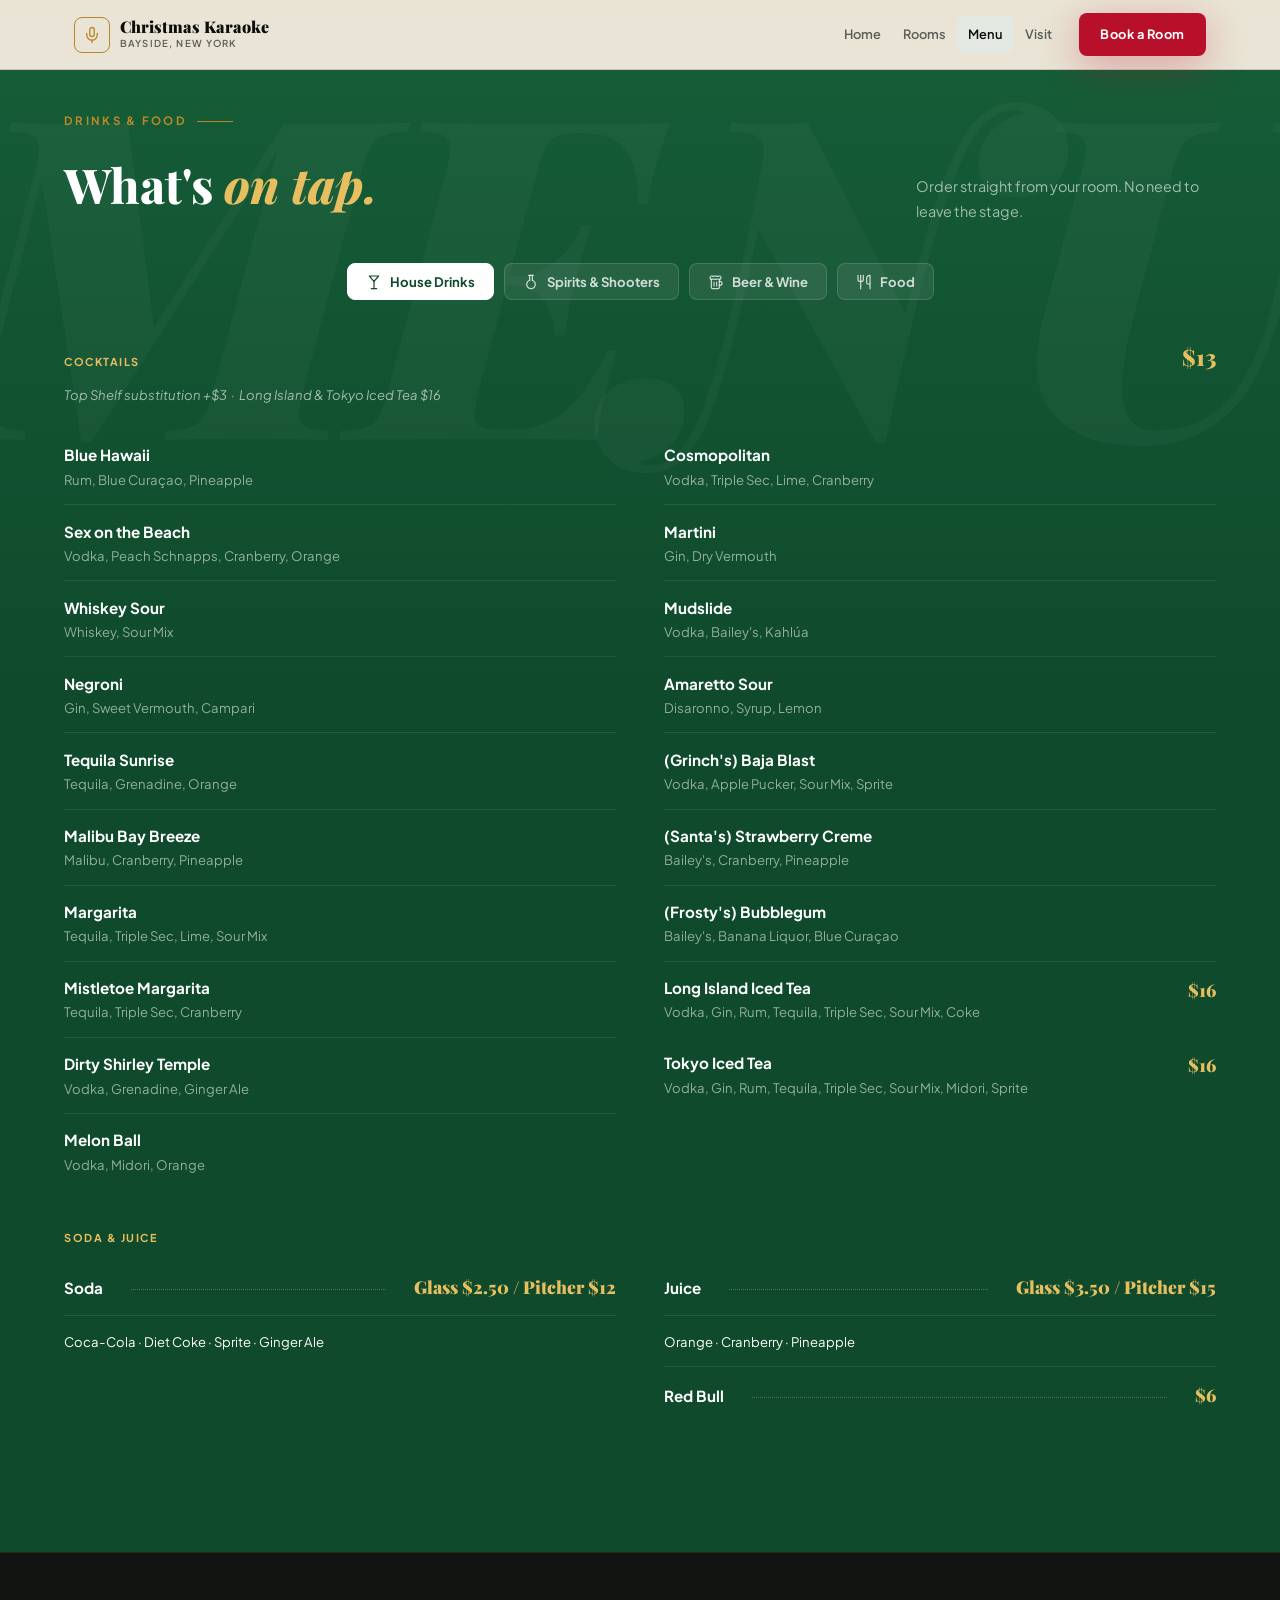
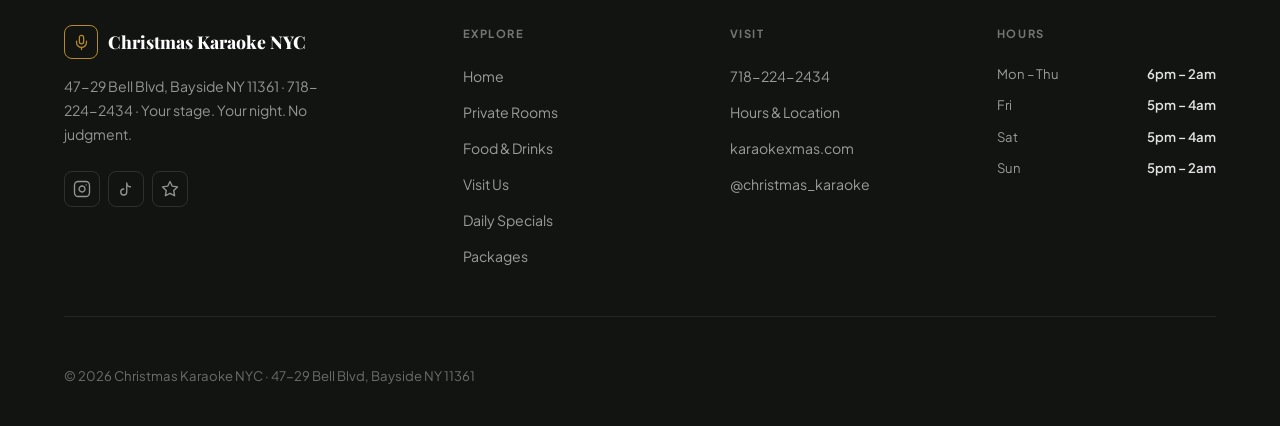
==== menu.html @ c5a05d28 "initial commit" ====
<!DOCTYPE html>
<html lang="en">
<head>
<meta charset="UTF-8">
<meta name="viewport" content="width=device-width, initial-scale=1.0">
<title>Menu | Christmas Karaoke NYC</title>
<meta name="description" content="Cocktails, spirits, beer, wine, soju, and food. Order straight from your private karaoke room at Christmas Karaoke NYC in Bayside, Queens.">
<link rel="canonical" href="https://www.karaokexmas.com/menu.html">
<link rel="icon" href="data:image/svg+xml,%3Csvg xmlns='http://www.w3.org/2000/svg' viewBox='0 0 24 24' fill='none' stroke='%23e8bf60' stroke-width='2.2' stroke-linecap='round' stroke-linejoin='round'%3E%3Crect x='9' y='2' width='6' height='12' rx='3'/%3E%3Cpath d='M19 10v2a7 7 0 0 1-14 0v-2'/%3E%3Cline x1='12' x2='12' y1='19' y2='22'/%3E%3C/svg%3E">
<link rel="preconnect" href="https://fonts.googleapis.com">
<link rel="preconnect" href="https://fonts.gstatic.com" crossorigin>
<link href="https://fonts.googleapis.com/css2?family=Plus+Jakarta+Sans:wght@400;500;600;700;800&family=Playfair+Display:ital,wght@0,800;0,900;1,900&display=swap" rel="stylesheet">
<link rel="stylesheet" href="styles.css">
</head>
<body class="no-hero">

<!-- NAV -->
<nav id="nav">
  <div class="nav-inner">
    <a href="index.html" class="nav-logo">
      <div class="nav-logo-icon"><svg viewBox="0 0 24 24" fill="none" stroke="currentColor" stroke-width="1.8" stroke-linecap="round" stroke-linejoin="round"><rect x="9" y="2" width="6" height="12" rx="3"/><path d="M19 10v2a7 7 0 0 1-14 0v-2"/><line x1="12" x2="12" y1="19" y2="22"/></svg></div>
      <div><span class="nav-logo-top">Christmas Karaoke</span><span class="nav-logo-sub">Bayside, New York</span></div>
    </a>
    <ul class="nav-links">
      <li><a href="index.html">Home</a></li>
      <li><a href="rooms.html">Rooms</a></li>
      <li><a href="menu.html" class="active">Menu</a></li>
      <li><a href="visit.html">Visit</a></li>
    </ul>
    <div class="nav-book"><a href="index.html#booking" class="btn btn-red">Book a Room</a></div>
    <button class="nav-burger" onclick="toggleNav()" aria-label="Menu" aria-expanded="false"><span></span><span></span><span></span></button>
  </div>
</nav>
<div class="nav-drawer" id="nav-drawer">
  <a href="index.html" onclick="closeNav()">Home</a>
  <a href="rooms.html" onclick="closeNav()">Rooms</a>
  <a href="menu.html" onclick="closeNav()">Menu</a>
  <a href="visit.html" onclick="closeNav()">Visit</a>
  <a href="index.html#booking" onclick="closeNav()" class="drawer-book">Book a Room →</a>
</div>

<!-- MENU -->
<section id="menu">
  <div class="menu-header">
    <div>
      <p class="section-eyebrow reveal">Drinks & Food</p>
      <h2 class="menu-h2 reveal d1">What's <em>on tap.</em></h2>
    </div>
    <p class="menu-sub reveal d2">Order straight from your room. No need to leave the stage.</p>
  </div>
  <div class="menu-tabs reveal">
    <button class="menu-tab-btn active" onclick="switchMenu('cocktails',this)"><svg viewBox="0 0 24 24" fill="none" stroke="currentColor" stroke-width="1.8" stroke-linecap="round" stroke-linejoin="round"><path d="M8 22h8"/><path d="M12 11v11"/><path d="M19 3H5l7 8z"/></svg>House Drinks</button>
    <button class="menu-tab-btn" onclick="switchMenu('spirits',this)"><svg viewBox="0 0 24 24" fill="none" stroke="currentColor" stroke-width="1.8" stroke-linecap="round" stroke-linejoin="round"><path d="M10 2v7.31"/><path d="M14 9.3V1.99"/><path d="M8.5 2h7"/><path d="M14 9.3a6.5 6.5 0 1 1-4 0"/></svg>Spirits & Shooters</button>
    <button class="menu-tab-btn" onclick="switchMenu('beer',this)"><svg viewBox="0 0 24 24" fill="none" stroke="currentColor" stroke-width="1.8" stroke-linecap="round" stroke-linejoin="round"><path d="M17 11h1a3 3 0 0 1 0 6h-1"/><path d="M9 12v6"/><path d="M13 12v6"/><path d="M14 7.5c-1 0-1.44.5-3 .5s-2-.5-3-.5-1.72.5-2.5.5a2.5 2.5 0 0 1 0-5c.78 0 1.57.5 2.5.5C9.44 3.5 10 3 11 3s1.56.5 3 .5 2.5-.5 3-.5a2.5 2.5 0 0 1 0 5c-.78 0-1.5-.5-3-.5Z"/><path d="M5 8v12a2 2 0 0 0 2 2h8a2 2 0 0 0 2-2V8"/></svg>Beer & Wine</button>
    <button class="menu-tab-btn" onclick="switchMenu('food',this)"><svg viewBox="0 0 24 24" fill="none" stroke="currentColor" stroke-width="1.8" stroke-linecap="round" stroke-linejoin="round"><path d="M3 2v7c0 1.1.9 2 2 2h4a2 2 0 0 0 2-2V2"/><path d="M7 2v20"/><path d="M21 15V2a5 5 0 0 0-5 5v6c0 1.1.9 2 2 2h3z"/><path d="M21 15v7"/></svg>Food</button>
  </div>

  <!-- HOUSE COCKTAILS -->
  <div class="menu-panel active" id="mp-cocktails">
    <div style="display:flex;align-items:baseline;justify-content:space-between;margin-bottom:0.5rem;">
      <span class="menu-cat" style="margin:0;">Cocktails</span>
      <span style="font-family:var(--font-display);font-size:1.4rem;font-weight:900;color:var(--gold-bright);">$13</span>
    </div>
    <p class="menu-note">Top Shelf substitution +$3 &nbsp;·&nbsp; Long Island & Tokyo Iced Tea $16</p>
    <div class="menu-2col">
      <div class="menu-col">
        <ul class="menu-list">
          <li class="menu-row"><div><div class="menu-row-name">Blue Hawaii</div><span class="menu-row-ing">Rum, Blue Curaçao, Pineapple</span></div></li>
          <li class="menu-row"><div><div class="menu-row-name">Sex on the Beach</div><span class="menu-row-ing">Vodka, Peach Schnapps, Cranberry, Orange</span></div></li>
          <li class="menu-row"><div><div class="menu-row-name">Whiskey Sour</div><span class="menu-row-ing">Whiskey, Sour Mix</span></div></li>
          <li class="menu-row"><div><div class="menu-row-name">Negroni</div><span class="menu-row-ing">Gin, Sweet Vermouth, Campari</span></div></li>
          <li class="menu-row"><div><div class="menu-row-name">Tequila Sunrise</div><span class="menu-row-ing">Tequila, Grenadine, Orange</span></div></li>
          <li class="menu-row"><div><div class="menu-row-name">Malibu Bay Breeze</div><span class="menu-row-ing">Malibu, Cranberry, Pineapple</span></div></li>
          <li class="menu-row"><div><div class="menu-row-name">Margarita</div><span class="menu-row-ing">Tequila, Triple Sec, Lime, Sour Mix</span></div></li>
          <li class="menu-row"><div><div class="menu-row-name">Mistletoe Margarita</div><span class="menu-row-ing">Tequila, Triple Sec, Cranberry</span></div></li>
          <li class="menu-row"><div><div class="menu-row-name">Dirty Shirley Temple</div><span class="menu-row-ing">Vodka, Grenadine, Ginger Ale</span></div></li>
          <li class="menu-row"><div><div class="menu-row-name">Melon Ball</div><span class="menu-row-ing">Vodka, Midori, Orange</span></div></li>
        </ul>
      </div>
      <div class="menu-col">
        <ul class="menu-list">
          <li class="menu-row"><div><div class="menu-row-name">Cosmopolitan</div><span class="menu-row-ing">Vodka, Triple Sec, Lime, Cranberry</span></div></li>
          <li class="menu-row"><div><div class="menu-row-name">Martini</div><span class="menu-row-ing">Gin, Dry Vermouth</span></div></li>
          <li class="menu-row"><div><div class="menu-row-name">Mudslide</div><span class="menu-row-ing">Vodka, Bailey's, Kahlúa</span></div></li>
          <li class="menu-row"><div><div class="menu-row-name">Amaretto Sour</div><span class="menu-row-ing">Disaronno, Syrup, Lemon</span></div></li>
          <li class="menu-row"><div><div class="menu-row-name">(Grinch's) Baja Blast</div><span class="menu-row-ing">Vodka, Apple Pucker, Sour Mix, Sprite</span></div></li>
          <li class="menu-row"><div><div class="menu-row-name">(Santa's) Strawberry Creme</div><span class="menu-row-ing">Bailey's, Cranberry, Pineapple</span></div></li>
          <li class="menu-row"><div><div class="menu-row-name">(Frosty's) Bubblegum</div><span class="menu-row-ing">Bailey's, Banana Liquor, Blue Curaçao</span></div></li>
          <li class="menu-row" style="border-bottom:none;"><div style="display:flex;justify-content:space-between;align-items:flex-start;width:100%;"><div><div class="menu-row-name">Long Island Iced Tea</div><span class="menu-row-ing">Vodka, Gin, Rum, Tequila, Triple Sec, Sour Mix, Coke</span></div><span style="font-family:var(--font-display);font-size:1.1rem;font-weight:900;color:var(--gold-bright);margin-left:1rem;flex-shrink:0;">$16</span></div></li>
          <li class="menu-row" style="border-bottom:none;"><div style="display:flex;justify-content:space-between;align-items:flex-start;width:100%;"><div><div class="menu-row-name">Tokyo Iced Tea</div><span class="menu-row-ing">Vodka, Gin, Rum, Tequila, Triple Sec, Sour Mix, Midori, Sprite</span></div><span style="font-family:var(--font-display);font-size:1.1rem;font-weight:900;color:var(--gold-bright);margin-left:1rem;flex-shrink:0;">$16</span></div></li>
        </ul>
      </div>
    </div>
    <div style="margin-top:2.5rem;">
      <span class="menu-cat">Soda & Juice</span>
      <div style="display:grid;grid-template-columns:1fr 1fr;gap:0 3rem;">
        <ul class="menu-list">
          <li class="menu-row"><div class="menu-row-name">Soda</div><div class="menu-row-dots"></div><div class="menu-row-price">Glass $2.50 / Pitcher $12</div></li>
          <li class="menu-row"><div><div class="menu-row-name" style="font-weight:400;font-size:0.82rem;">Coca-Cola · Diet Coke · Sprite · Ginger Ale</div></div></li>
        </ul>
        <ul class="menu-list">
          <li class="menu-row"><div class="menu-row-name">Juice</div><div class="menu-row-dots"></div><div class="menu-row-price">Glass $3.50 / Pitcher $15</div></li>
          <li class="menu-row"><div><div class="menu-row-name" style="font-weight:400;font-size:0.82rem;">Orange · Cranberry · Pineapple</div></div></li>
          <li class="menu-row"><div class="menu-row-name">Red Bull</div><div class="menu-row-dots"></div><div class="menu-row-price">$6</div></li>
        </ul>
      </div>
    </div>
  </div>

  <!-- SPIRITS & SHOOTERS -->
  <div class="menu-panel" id="mp-spirits">
    <span class="menu-cat">Top Shelf</span>
    <table class="spirits-table">
      <thead><tr><th>Spirit</th><th>Mix</th><th>Rock/Neat</th><th>Shot</th></tr></thead>
      <tbody>
        <tr><td>Casamigos</td><td>16</td><td>16</td><td>13</td></tr>
        <tr><td>Tito's</td><td>15</td><td>14</td><td>11</td></tr>
        <tr><td>Hennessy</td><td>14</td><td>13</td><td>11</td></tr>
        <tr><td>Jack Daniel's</td><td>14</td><td>13</td><td>10</td></tr>
        <tr><td>Jameson</td><td>14</td><td>13</td><td>10</td></tr>
        <tr><td>Malibu</td><td>13</td><td>12</td><td>10</td></tr>
        <tr><td>Absolut</td><td>13</td><td>12</td><td>10</td></tr>
        <tr><td>Bacardi</td><td>12</td><td>12</td><td>10</td></tr>
        <tr><td>Bombay Sapphire</td><td>12</td><td>12</td><td>10</td></tr>
        <tr><td>Captain Morgan</td><td>12</td><td>12</td><td>10</td></tr>
        <tr><td>Tanqueray</td><td>12</td><td>12</td><td>10</td></tr>
      </tbody>
    </table>
    <span class="menu-cat">House Liquor</span>
    <table class="spirits-table">
      <thead><tr><th>Spirit</th><th>Mix</th><th>Rock/Neat</th><th>Shot</th></tr></thead>
      <tbody>
        <tr><td>Tequila · Vodka · Whiskey · Rum · Gin</td><td>11</td><td>10</td><td>8</td></tr>
      </tbody>
    </table>
    <span class="menu-cat">Soju — $15</span>
    <ul class="menu-list" style="display:grid;grid-template-columns:1fr 1fr;gap:0 3rem;">
      <li class="menu-row"><div class="menu-row-name">Charm 참</div></li>
      <li class="menu-row"><div class="menu-row-name">Chamisul Fresh 참이슬</div></li>
      <li class="menu-row"><div class="menu-row-name">Jinro Is Back 진로 이즈 백</div></li>
      <li class="menu-row"><div class="menu-row-name">Grape 포도</div></li>
      <li class="menu-row"><div class="menu-row-name">Peach 복숭아</div></li>
      <li class="menu-row"><div class="menu-row-name">Strawberry 딸기</div></li>
    </ul>
    <span class="menu-cat">Mocktails — $6</span>
    <ul class="menu-list" style="display:grid;grid-template-columns:1fr 1fr 1fr;gap:0 3rem;">
      <li class="menu-row"><div class="menu-row-name">Lemonade</div></li>
      <li class="menu-row"><div class="menu-row-name">Shirley Temple</div></li>
      <li class="menu-row"><div class="menu-row-name">Sunrise</div></li>
    </ul>
    <div style="display:flex;align-items:baseline;justify-content:space-between;margin:2.5rem 0 0.25rem;">
      <span class="menu-cat" style="margin:0;">Shooters</span>
      <span style="font-family:var(--font-display);font-size:1.4rem;font-weight:900;color:var(--gold-bright);">$10</span>
    </div>
    <div class="menu-2col" style="margin-bottom:1.5rem;">
      <ul class="menu-list">
        <li class="menu-row"><div><div class="menu-row-name">Green Tea</div><span class="menu-row-ing">Whiskey, Peach Schnapps, Sour Mix</span></div></li>
        <li class="menu-row"><div><div class="menu-row-name">Lemon Drop</div><span class="menu-row-ing">Lemon, Syrup, Vodka</span></div></li>
        <li class="menu-row"><div><div class="menu-row-name">Kamikaze</div><span class="menu-row-ing">Vodka, Triple Sec, Lime</span></div></li>
        <li class="menu-row"><div><div class="menu-row-name">Jolly Rancher</div><span class="menu-row-ing">Peach, Midori, Cranberry</span></div></li>
      </ul>
      <ul class="menu-list">
        <li class="menu-row"><div><div class="menu-row-name">Orgasm</div><span class="menu-row-ing">Bailey's, Kahlúa</span></div></li>
        <li class="menu-row"><div><div class="menu-row-name">Screaming Orgasm</div><span class="menu-row-ing">Vodka, Bailey's, Kahlúa</span></div></li>
        <li class="menu-row"><div><div class="menu-row-name">Woo Woo</div><span class="menu-row-ing">Vodka, Peach Schnapps, Cranberry</span></div></li>
        <li class="menu-row"><div><div class="menu-row-name">Tootsie Roll</div><span class="menu-row-ing">Orange, Kahlúa</span></div></li>
      </ul>
    </div>
    <ul class="menu-list" style="border-top:1px solid rgba(255,255,255,0.08);">
      <li class="menu-row"><div class="menu-row-name">Jagerbomb</div><span style="font-size:0.78rem;color:rgba(255,255,255,0.55);display:block;">Jägermeister, Red Bull</span><div class="menu-row-dots"></div><div class="menu-row-price">$12</div></li>
    </ul>
  </div>

  <!-- BEER & WINE -->
  <div class="menu-panel" id="mp-beer">
    <span class="menu-cat">Draft & Bottled Beer</span>
    <div class="beer-grid">
      <ul class="menu-list">
        <li class="menu-row"><div class="menu-row-name">Bud Light</div><div class="menu-row-dots"></div><div class="menu-row-price">$7</div></li>
        <li class="menu-row"><div class="menu-row-name">Budweiser</div><div class="menu-row-dots"></div><div class="menu-row-price">$7</div></li>
        <li class="menu-row"><div class="menu-row-name">Coors Light</div><div class="menu-row-dots"></div><div class="menu-row-price">$7</div></li>
        <li class="menu-row"><div class="menu-row-name">Angry Orchard</div><div class="menu-row-dots"></div><div class="menu-row-price">$8</div></li>
      </ul>
      <ul class="menu-list">
        <li class="menu-row"><div class="menu-row-name">Blue Moon</div><div class="menu-row-dots"></div><div class="menu-row-price">$8</div></li>
        <li class="menu-row"><div class="menu-row-name">Corona</div><div class="menu-row-dots"></div><div class="menu-row-price">$8</div></li>
        <li class="menu-row"><div class="menu-row-name">Heineken</div><div class="menu-row-dots"></div><div class="menu-row-price">$8</div></li>
        <li class="menu-row"><div class="menu-row-name">IPA</div><div class="menu-row-dots"></div><div class="menu-row-price">$8</div></li>
      </ul>
      <ul class="menu-list">
        <li class="menu-row"><div class="menu-row-name">Stella Artois</div><div class="menu-row-dots"></div><div class="menu-row-price">$8</div></li>
        <li class="menu-row"><div class="menu-row-name">Terra</div><div class="menu-row-dots"></div><div class="menu-row-price">$8</div></li>
        <li class="menu-row"><div class="menu-row-name">White Claw Black Cherry</div><div class="menu-row-dots"></div><div class="menu-row-price">$8</div></li>
        <li class="menu-row"><div class="menu-row-name">White Claw Mango</div><div class="menu-row-dots"></div><div class="menu-row-price">$8</div></li>
      </ul>
    </div>
    <span class="menu-cat" style="margin-top:2.5rem;">Wine — Bottle $45</span>
    <div style="display:grid;grid-template-columns:1fr 1fr;gap:0 3rem;">
      <ul class="menu-list">
        <li class="menu-row"><div><div class="menu-row-name">Red Wine</div><span class="menu-row-ing">Merlot · Pinot Noir</span></div></li>
      </ul>
      <ul class="menu-list">
        <li class="menu-row"><div><div class="menu-row-name">White Wine</div><span class="menu-row-ing">Pinot Grigio · Sauvignon Blanc</span></div></li>
      </ul>
    </div>
  </div>

  <!-- FOOD -->
  <div class="menu-panel" id="mp-food">
    <div class="food-grid">
      <div>
        <span class="menu-cat">Appetizers</span>
        <ul class="menu-list">
          <li class="menu-row"><div class="menu-row-name">Sweet Chili Potstickers</div><div class="menu-row-dots"></div><div class="menu-row-price">$9.95</div></li>
          <li class="menu-row"><div class="menu-row-name">Snowing French Fries</div><div class="menu-row-dots"></div><div class="menu-row-price">$8.95</div></li>
          <li class="menu-row"><div class="menu-row-name">Seasoned French Fries</div><div class="menu-row-dots"></div><div class="menu-row-price">$8.95</div></li>
          <li class="menu-row"><div class="menu-row-name">Classic French Fries</div><div class="menu-row-dots"></div><div class="menu-row-price">$7.95</div></li>
          <li class="menu-row"><div class="menu-row-name">Sweet Potato French Fries</div><div class="menu-row-dots"></div><div class="menu-row-price">$7.95</div></li>
          <li class="menu-row"><div class="menu-row-name">Edamame</div><div class="menu-row-dots"></div><div class="menu-row-price">$7.95</div></li>
        </ul>
        <span class="menu-cat" style="margin-top:2rem;">마른안주 / Dried Seafood</span>
        <ul class="menu-list">
          <li class="menu-row"><div><div class="menu-row-name">마른 오징어 & 땅콩</div><span class="menu-row-ing">Grilled Squid and Peanuts</span></div><div class="menu-row-dots"></div><div class="menu-row-price">$29.95</div></li>
          <li class="menu-row"><div><div class="menu-row-name">쥐포구이</div><span class="menu-row-ing">Grilled Fish Jerky</span></div><div class="menu-row-dots"></div><div class="menu-row-price">$25.95</div></li>
        </ul>
      </div>
      <div>
        <span class="menu-cat">Chicken</span>
        <ul class="menu-list">
          <li class="menu-row" style="align-items:flex-start;">
            <div style="flex:1;"><div class="menu-row-name">Chicken Poppers</div></div>
            <div class="chicken-sizes">
              <div class="chicken-size"><span class="chicken-size-label">Sm</span><span>$19.95</span></div>
              <div class="chicken-size"><span class="chicken-size-label">Md</span><span>$27.95</span></div>
              <div class="chicken-size"><span class="chicken-size-label">Lg</span><span>$35.95</span></div>
            </div>
          </li>
          <li class="menu-row" style="align-items:flex-start;">
            <div style="flex:1;"><div class="menu-row-name">Snowing Poppers</div><span class="menu-row-ing">White cheese, onion & garlic powder coating</span></div>
            <div class="chicken-sizes">
              <div class="chicken-size"><span class="chicken-size-label">Sm</span><span>$21.95</span></div>
              <div class="chicken-size"><span class="chicken-size-label">Md</span><span>$29.95</span></div>
              <div class="chicken-size"><span class="chicken-size-label">Lg</span><span>$37.95</span></div>
            </div>
          </li>
        </ul>
        <span class="menu-cat" style="margin-top:2rem;">Dessert</span>
        <ul class="menu-list">
          <li class="menu-row"><div class="menu-row-name">Fried Oreos</div><div class="menu-row-dots"></div><div class="menu-row-price">$8.95</div></li>
        </ul>
      </div>
    </div>
  </div>
</section>

<!-- FOOTER -->
<footer>
  <div class="footer-inner">
    <div class="footer-top">
      <div>
        <div class="footer-brand-logo"><div class="footer-brand-icon"><svg viewBox="0 0 24 24" fill="none" stroke="currentColor" stroke-width="1.8" stroke-linecap="round" stroke-linejoin="round"><rect x="9" y="2" width="6" height="12" rx="3"/><path d="M19 10v2a7 7 0 0 1-14 0v-2"/><line x1="12" x2="12" y1="19" y2="22"/></svg></div><div class="footer-brand-name">Christmas Karaoke NYC</div></div>
        <p class="footer-tagline">47-29 Bell Blvd, Bayside NY 11361 · 718-224-2434 · Your stage. Your night. No judgment.</p>
        <div class="footer-socials">
          <a href="https://instagram.com/christmas_karaoke" class="social-link" aria-label="Instagram"><svg viewBox="0 0 24 24" fill="none" stroke="currentColor" stroke-width="1.8" stroke-linecap="round" stroke-linejoin="round"><rect x="2" y="2" width="20" height="20" rx="5" ry="5"/><path d="M16 11.37A4 4 0 1 1 12.63 8 4 4 0 0 1 16 11.37z"/><line x1="17.5" y1="6.5" x2="17.51" y2="6.5"/></svg></a>
          <a href="#" class="social-link" aria-label="TikTok"><svg viewBox="0 0 24 24" fill="none" stroke="currentColor" stroke-width="1.8" stroke-linecap="round" stroke-linejoin="round"><path d="M9 12a4 4 0 1 0 4 4V4a5 5 0 0 0 5 5"/></svg></a>
          <a href="#" class="social-link" aria-label="Yelp"><svg viewBox="0 0 24 24" fill="none" stroke="currentColor" stroke-width="1.8" stroke-linecap="round" stroke-linejoin="round"><polygon points="12 2 15.09 8.26 22 9.27 17 14.14 18.18 21.02 12 17.77 5.82 21.02 7 14.14 2 9.27 8.91 8.26 12 2"/></svg></a>
        </div>
      </div>
      <div class="footer-col"><h5>Explore</h5><ul><li><a href="index.html">Home</a></li><li><a href="rooms.html">Private Rooms</a></li><li><a href="menu.html">Food & Drinks</a></li><li><a href="visit.html">Visit Us</a></li><li><a href="index.html#specials">Daily Specials</a></li><li><a href="index.html#packages">Packages</a></li></ul></div>
      <div class="footer-col"><h5>Visit</h5><ul><li><a href="tel:+17182242434">718-224-2434</a></li><li><a href="visit.html">Hours & Location</a></li><li><a href="https://www.karaokexmas.com">karaokexmas.com</a></li><li><a href="https://instagram.com/christmas_karaoke">@christmas_karaoke</a></li></ul></div>
      <div class="footer-col"><h5>Hours</h5><ul class="footer-hours"><li><span>Mon – Thu</span><strong>6pm – 2am</strong></li><li><span>Fri</span><strong>5pm – 4am</strong></li><li><span>Sat</span><strong>5pm – 4am</strong></li><li><span>Sun</span><strong>5pm – 2am</strong></li></ul></div>
    </div>
    <div class="footer-bottom">
      <p class="footer-copy">© <span id="footer-year">2026</span> Christmas Karaoke NYC · 47-29 Bell Blvd, Bayside NY 11361</p>
    </div>
  </div>
</footer>

<!-- STICKY MOBILE CTA -->
<div class="sticky-cta">
  <div class="sticky-cta-progress" id="sticky-cta-progress"></div>
  <a href="tel:+17182242434" class="sc-call"><svg viewBox="0 0 24 24" fill="none" stroke="currentColor" stroke-width="2" stroke-linecap="round" stroke-linejoin="round"><path d="M22 16.92v3a2 2 0 0 1-2.18 2 19.79 19.79 0 0 1-8.63-3.07 19.5 19.5 0 0 1-6-6 19.79 19.79 0 0 1-3.07-8.67A2 2 0 0 1 4.11 2h3a2 2 0 0 1 2 1.72 12.84 12.84 0 0 0 .7 2.81 2 2 0 0 1-.45 2.11L8.09 9.91a16 16 0 0 0 6 6l1.27-1.27a2 2 0 0 1 2.11-.45 12.84 12.84 0 0 0 2.81.7A2 2 0 0 1 22 16.92z"/></svg>Call</a>
  <a href="index.html#booking" class="sc-book">Book a Room →</a>
</div>

<script src="app.js"></script>
</body>
</html>
---- styles.css ----
:root{
  --red:#B8102A;--red-dark:#8f0b21;--red-glow:rgba(184,16,42,0.28);
  --green:#0f4a2c;--green-mid:#165e38;--green-bright:#1a7a47;--green-glow:rgba(15,74,44,0.25);
  --gold:#B8892A;--gold-light:#D4A843;--gold-bright:#e8bf60;--gold-glow:rgba(184,137,42,0.35);
  --cream:#F3EBDC;--warm-white:#FDFAF0;
  --off-black:#0C0E0B;--charcoal:#171a16;--dark-panel:#111410;
  --mid-gray:#5a5e58;--light-gray:#e4e8e2;
  --border:rgba(0,0,0,0.08);--border-dark:rgba(0,0,0,0.14);
  --shadow-sm:0 2px 12px rgba(0,0,0,0.09);--shadow-md:0 8px 40px rgba(0,0,0,0.13);
  --shadow-lg:0 20px 80px rgba(0,0,0,0.18);--shadow-red:0 10px 40px rgba(184,16,42,0.32);
  --shadow-gold:0 8px 28px rgba(184,137,42,0.3);
  --font-display:'Playfair Display',Georgia,serif;
  --font-body:'Plus Jakarta Sans',sans-serif;
  --radius:8px;--radius-lg:16px;--radius-xl:24px;
  --ease:cubic-bezier(0.16,1,0.3,1);--t:0.35s;
  /* TEXT SCALE — consolidated */
  --text-xs:0.72rem;--text-sm:0.82rem;--text-base:0.92rem;--text-md:1rem;
  /* MUTED ON DARK — WCAG-safe */
  --on-dark-muted:rgba(255,255,255,0.58);
  --on-dark-faint:rgba(255,255,255,0.45);
}
*,*::before,*::after{margin:0;padding:0;box-sizing:border-box;}
html{scroll-behavior:smooth;}
body{background:var(--cream);color:var(--off-black);font-family:var(--font-body);font-weight:400;line-height:1.6;overflow-x:hidden;-webkit-font-smoothing:antialiased;}
::selection{background:var(--red);color:#fff;}
a{color:inherit;text-decoration:none;}
button{font-family:inherit;cursor:pointer;border:none;}
:focus-visible{outline:2px solid var(--gold);outline-offset:2px;border-radius:4px;}

/* ICONS */
.icon{width:20px;height:20px;stroke:currentColor;stroke-width:1.7;stroke-linecap:round;stroke-linejoin:round;fill:none;flex-shrink:0;display:inline-block;vertical-align:middle;}

.container{max-width:1260px;margin:0 auto;padding:0 5%;}
.container-narrow{max-width:1100px;margin:0 auto;padding:0 5%;}
.section-eyebrow{font-size:var(--text-xs);font-weight:700;letter-spacing:0.2em;text-transform:uppercase;color:var(--gold);margin-bottom:1rem;display:flex;align-items:center;gap:10px;}
.section-eyebrow::after{content:'';flex:1;max-width:36px;height:1px;background:var(--gold);}

/* BUTTONS */
.btn{display:inline-flex;align-items:center;gap:8px;font-family:var(--font-body);font-weight:700;font-size:0.85rem;letter-spacing:0.04em;padding:14px 28px;border-radius:var(--radius);transition:all var(--t) var(--ease);white-space:nowrap;cursor:pointer;}
.btn-lg{font-size:0.95rem;padding:18px 34px;letter-spacing:0.05em;}
.btn-red{background:var(--red);color:#fff;box-shadow:var(--shadow-red);border:1px solid transparent;position:relative;}
.btn-red:hover{background:var(--red-dark);transform:translateY(-2px);box-shadow:0 14px 50px rgba(184,16,42,0.45);}
.btn-red.btn-lg::after{content:'';position:absolute;inset:-4px;border-radius:calc(var(--radius) + 4px);border:1px solid rgba(232,191,96,0.35);pointer-events:none;opacity:0;transition:opacity var(--t);}
.btn-red.btn-lg:hover::after{opacity:1;}
.btn-gold{background:var(--gold);color:#fff;box-shadow:var(--shadow-gold);}
.btn-gold:hover{background:var(--gold-light);transform:translateY(-2px);}
.btn-outline{background:transparent;color:var(--off-black);border:2px solid var(--border-dark);}
.btn-outline:hover{border-color:var(--off-black);background:var(--off-black);color:#fff;}
.btn-outline-white{background:transparent;color:#fff;border:2px solid rgba(255,255,255,0.45);}
.btn-outline-white:hover{background:rgba(255,255,255,0.1);border-color:rgba(255,255,255,0.75);}

/* NAV */
#nav{position:fixed;top:0;left:0;right:0;z-index:900;height:70px;display:flex;align-items:center;transition:background var(--t),box-shadow var(--t),border-color var(--t);border-bottom:1px solid transparent;}
#nav.scrolled,body.no-hero #nav{background:rgba(243,235,220,0.96);backdrop-filter:blur(18px);border-bottom-color:var(--border-dark);}
body.no-hero .nav-logo-top{color:var(--off-black);}
body.no-hero .nav-logo-sub{color:var(--mid-gray);}
body.no-hero .nav-links a{color:var(--mid-gray);}
body.no-hero .nav-links a:hover,body.no-hero .nav-links a.active{color:var(--off-black);background:var(--light-gray);}
body.no-hero .nav-burger span{background:var(--off-black);}
.nav-inner{width:100%;max-width:1260px;margin:0 auto;padding:0 5%;display:flex;align-items:center;gap:1rem;}
.nav-logo{display:flex;align-items:center;gap:10px;flex-shrink:0;}
.nav-logo-icon{width:36px;height:36px;background:transparent;border:1.5px solid var(--gold);border-radius:var(--radius);display:flex;align-items:center;justify-content:center;color:var(--gold);transition:border-color var(--t),color var(--t);}
.nav-logo-icon svg{width:18px;height:18px;}
.nav-logo-top{font-family:var(--font-display);font-size:1rem;font-weight:900;color:#fff;display:block;line-height:1.1;transition:color var(--t);}
.nav-logo-sub{font-size:0.6rem;font-weight:600;letter-spacing:0.12em;text-transform:uppercase;color:rgba(255,255,255,0.7);display:block;transition:color var(--t);}
#nav.scrolled .nav-logo-top{color:var(--off-black);}
#nav.scrolled .nav-logo-sub{color:var(--mid-gray);}
.nav-links{display:flex;align-items:center;gap:0;list-style:none;margin-left:auto;}
.nav-links a{display:block;padding:8px 11px;font-size:0.8rem;font-weight:600;color:rgba(255,255,255,0.78);border-radius:var(--radius);transition:color var(--t),background var(--t);}
.nav-links a:hover,.nav-links a.active{color:#fff;background:rgba(255,255,255,0.1);}
#nav.scrolled .nav-links a{color:var(--mid-gray);}
#nav.scrolled .nav-links a:hover,#nav.scrolled .nav-links a.active{color:var(--off-black);background:var(--light-gray);}
.nav-book .btn{padding:10px 20px;font-size:0.8rem;}
.nav-burger{display:none;margin-left:auto;flex-direction:column;gap:5px;padding:8px;background:none;border:none;cursor:pointer;border-radius:var(--radius);}
.nav-burger:focus-visible{outline:2px solid var(--gold);outline-offset:2px;}
.nav-burger span{display:block;width:22px;height:2px;background:#fff;border-radius:2px;transition:background var(--t);}
#nav.scrolled .nav-burger span{background:var(--off-black);}
.nav-drawer{display:none;position:fixed;top:70px;left:0;right:0;background:var(--warm-white);border-bottom:1px solid var(--border-dark);padding:1.5rem 5%;flex-direction:column;gap:0.25rem;z-index:899;box-shadow:var(--shadow-md);}
.nav-drawer.open{display:flex;}
.nav-drawer a{padding:12px 16px;font-size:0.95rem;font-weight:600;color:var(--charcoal);border-radius:var(--radius);transition:background var(--t);}
.nav-drawer a:hover{background:var(--light-gray);}
.nav-drawer .drawer-book{margin-top:0.5rem;background:var(--red);color:#fff;text-align:center;padding:14px;border-radius:var(--radius);font-weight:700;}

/* HERO */
#hero{min-height:100svh;background:var(--dark-panel);position:relative;display:flex;align-items:center;overflow:hidden;padding-top:70px;}
.hero-ambient{position:absolute;inset:0;pointer-events:none;background:radial-gradient(ellipse 70% 55% at 10% 55%,rgba(184,16,42,0.28) 0%,transparent 60%),radial-gradient(ellipse 50% 65% at 90% 25%,rgba(15,74,44,0.35) 0%,transparent 55%),radial-gradient(ellipse 35% 35% at 55% 95%,rgba(184,137,42,0.15) 0%,transparent 50%);}
.hero-texture{position:absolute;inset:0;pointer-events:none;background-image:url("data:image/svg+xml,%3Csvg width='60' height='60' viewBox='0 0 60 60' xmlns='http://www.w3.org/2000/svg'%3E%3Cg fill='none' fill-rule='evenodd'%3E%3Cg fill='%23ffffff' fill-opacity='0.016'%3E%3Cpath d='M36 34v-4h-2v4h-4v2h4v4h2v-4h4v-2h-4zm0-30V0h-2v4h-4v2h4v4h2V6h4V4h-4zM6 34v-4H4v4H0v2h4v4h2v-4h4v-2H6zM6 4V0H4v4H0v2h4v4h2V6h4V4H6z'/%3E%3C/g%3E%3C/g%3E%3C/svg%3E");}
#hero::after{content:'';position:absolute;top:70px;left:0;right:0;height:2px;background:linear-gradient(90deg,transparent 0%,var(--gold) 30%,var(--gold-light) 50%,var(--gold) 70%,transparent 100%);opacity:0.35;}
.hero-inner{position:relative;z-index:2;width:100%;max-width:1260px;margin:0 auto;padding:4rem 5% 5rem;}
.hero-year-round{display:inline-flex;align-items:center;gap:10px;padding:7px 16px 7px 10px;background:rgba(184,137,42,0.12);border:1px solid rgba(184,137,42,0.35);border-radius:100px;margin-bottom:1.75rem;font-size:0.74rem;font-weight:600;color:rgba(255,255,255,0.88);letter-spacing:0.03em;opacity:0;animation:fadeUp 0.7s 0.1s var(--ease) forwards;}
.hero-year-round strong{color:var(--gold-bright);font-weight:800;}
.hero-h1{font-family:var(--font-display);font-size:clamp(3.2rem,7vw,5.8rem);font-weight:900;line-height:1.05;color:#fff;margin-bottom:1.5rem;opacity:0;animation:fadeUp 0.7s 0.25s var(--ease) forwards;}
.hero-h1 em{font-style:italic;color:var(--gold-bright);text-shadow:0 0 40px var(--gold-glow);}
.hero-sub{font-size:1.05rem;color:rgba(255,255,255,0.78);line-height:1.8;max-width:520px;margin-bottom:2.5rem;opacity:0;animation:fadeUp 0.7s 0.4s var(--ease) forwards;}
.hero-actions{display:flex;gap:1rem;flex-wrap:wrap;opacity:0;animation:fadeUp 0.7s 0.55s var(--ease) forwards;}
.open-badge{display:flex;align-items:center;gap:6px;font-size:0.68rem;font-weight:700;color:#5bbf84;letter-spacing:0.08em;}
.open-dot{width:7px;height:7px;border-radius:50%;background:#5bbf84;animation:pulse 2s infinite;flex-shrink:0;}

/* HERO TONIGHT STRIP */
.hero-tonight{display:inline-flex;align-items:center;gap:16px;padding:14px 24px;background:rgba(255,255,255,0.08);border:1px solid rgba(184,137,42,0.3);border-radius:100px;margin-top:2.25rem;opacity:0;animation:fadeUp 0.7s 0.55s var(--ease) forwards;backdrop-filter:blur(8px);}
.hero-tonight-dot{width:9px;height:9px;border-radius:50%;background:#5bbf84;flex-shrink:0;animation:pulse 2s infinite;box-shadow:0 0 12px rgba(91,191,132,0.6);}
.hero-tonight-label{font-size:0.66rem;font-weight:800;letter-spacing:0.16em;text-transform:uppercase;color:var(--gold-bright);margin-right:-0.16em;}
.hero-tonight-time{font-size:0.95rem;font-weight:700;color:#fff;}
.hero-tonight-sep{width:1px;height:20px;background:rgba(255,255,255,0.2);}

/* MARQUEE */
.marquee-wrap{background:var(--gold);overflow:hidden;padding:18px 0;}
.marquee-track{display:flex;white-space:nowrap;animation:marquee 60s linear infinite;width:max-content;}
.marquee-item{font-size:0.82rem;font-weight:800;letter-spacing:0.16em;text-transform:uppercase;color:rgba(0,0,0,0.82);padding:0 2.75rem;display:flex;align-items:center;gap:2rem;}
.marquee-item::after{content:'✦';color:rgba(0,0,0,0.4);font-size:0.72rem;}

/* PAGE HEADER (for sub-pages) */
.page-header{background:var(--dark-panel);padding:9rem 5% 5rem;position:relative;overflow:hidden;}
.page-header-inner{max-width:1260px;margin:0 auto;position:relative;z-index:1;}
.page-header-eyebrow{font-size:var(--text-xs);font-weight:700;letter-spacing:0.2em;text-transform:uppercase;color:var(--gold-bright);margin-bottom:0.75rem;}
.page-header h1{font-family:var(--font-display);font-size:clamp(2.4rem,5vw,4rem);font-weight:900;line-height:1.05;color:#fff;margin:0;}
.page-header h1 em{font-style:italic;color:var(--gold-bright);}
.page-header-sub{font-size:1.05rem;color:rgba(255,255,255,0.72);line-height:1.8;max-width:560px;margin-top:1.25rem;}
.page-header::before{content:'';position:absolute;inset:0;background:radial-gradient(ellipse 60% 55% at 15% 70%,rgba(184,16,42,0.22) 0%,transparent 60%),radial-gradient(ellipse 50% 60% at 85% 30%,rgba(184,137,42,0.14) 0%,transparent 55%);}

/* ABOUT */
#about{padding:6rem 5%;background:var(--warm-white);}
.about-inner{max-width:1260px;margin:0 auto;display:grid;grid-template-columns:1.15fr 1fr;gap:5rem;align-items:center;}
.about-photo-grid{display:grid;grid-template-columns:2fr 1fr;grid-template-rows:auto;gap:14px;}
.about-photo{border-radius:var(--radius-lg);overflow:hidden;background:linear-gradient(135deg,var(--dark-panel) 0%,var(--charcoal) 100%);position:relative;display:flex;align-items:center;justify-content:center;border:1px solid var(--border-dark);}
.about-photo::before{content:'';position:absolute;inset:0;background-image:repeating-linear-gradient(45deg,rgba(255,255,255,0.02) 0,rgba(255,255,255,0.02) 1px,transparent 1px,transparent 24px);}
.about-photo img{width:100%;height:100%;object-fit:cover;display:block;transition:transform 0.5s var(--ease);position:relative;z-index:1;}
.about-photo:hover img{transform:scale(1.04);}
.about-photo-main{aspect-ratio:4/5;}
.about-photo-accent{aspect-ratio:3/4;align-self:end;}
.about-photo-placeholder{position:relative;z-index:1;color:rgba(255,255,255,0.22);}
.about-photo-placeholder svg{width:32px;height:32px;}
.about-photo-num{position:absolute;top:14px;left:16px;font-size:0.62rem;font-weight:800;letter-spacing:0.14em;text-transform:uppercase;color:rgba(232,191,96,0.62);z-index:2;}
.about-h2{font-family:var(--font-display);font-size:clamp(2.2rem,4.5vw,3.5rem);font-weight:800;line-height:1.1;color:var(--off-black);margin-bottom:1.5rem;}
.about-h2 em{font-style:italic;color:var(--red);}
.about-body{font-size:1rem;color:var(--mid-gray);line-height:1.8;margin-bottom:2.5rem;max-width:480px;}
.about-features{display:grid;grid-template-columns:repeat(3,1fr);gap:14px;margin-bottom:2.5rem;}
.af-item{padding:1.4rem 1.25rem;background:var(--cream);border:1px solid var(--border-dark);border-radius:var(--radius-lg);display:flex;flex-direction:column;gap:0.35rem;transition:border-color var(--t),box-shadow var(--t),transform var(--t);}
.af-item:hover{border-color:var(--gold);box-shadow:var(--shadow-sm);transform:translateY(-2px);}
.af-icon{width:40px;height:40px;border-radius:var(--radius);background:rgba(184,137,42,0.1);border:1px solid rgba(184,137,42,0.3);display:inline-flex;align-items:center;justify-content:center;color:var(--gold);margin-bottom:0.75rem;}
.af-icon svg{width:20px;height:20px;}
.af-num{font-family:var(--font-display);font-size:1.9rem;font-weight:800;color:var(--off-black);line-height:1;}
.af-label{font-size:var(--text-sm);color:var(--mid-gray);line-height:1.5;margin-top:0.1rem;}

/* DAILY SPECIALS */
#specials{padding:7rem 5%;background:var(--cream);}
.specials-header{max-width:1260px;margin:0 auto 2.5rem;text-align:center;}
.specials-header .section-eyebrow{justify-content:center;}
.specials-header .section-eyebrow::before{content:'';flex:1;max-width:36px;height:1px;background:var(--gold);}
.specials-h2{font-family:var(--font-display);font-size:clamp(2rem,4vw,3rem);font-weight:800;color:var(--off-black);margin-top:0.5rem;}
.specials-h2 em{font-style:italic;color:var(--red);}
.specials-grid{max-width:1260px;margin:0 auto;display:grid;grid-template-columns:repeat(4,1fr);gap:16px;}
.special-card{border-radius:var(--radius-lg);overflow:hidden;position:relative;aspect-ratio:4/5;border:1px solid var(--border-dark);box-shadow:var(--shadow-sm);transition:transform var(--t),box-shadow var(--t);}
.special-card:hover{transform:translateY(-3px);box-shadow:var(--shadow-md);}
.special-card.today-special{box-shadow:var(--shadow-lg);transform:translateY(-3px);}
.special-card .special-tag{display:none;position:absolute;top:0.85rem;right:0.85rem;background:var(--gold);color:var(--off-black);font-size:0.56rem;font-weight:800;letter-spacing:0.14em;text-transform:uppercase;padding:4px 10px;border-radius:100px;z-index:3;}
.special-card.today-special .special-tag{display:block;}
.special-card.no-special{background:linear-gradient(135deg,var(--charcoal),var(--dark-panel));}
.special-card.no-special .special-card-img{display:none;}
.special-card-img{position:absolute;inset:0;}
.special-card-img img{width:100%;height:100%;object-fit:cover;display:block;}
.special-card-img::after{content:'';position:absolute;inset:0;background:linear-gradient(to top,rgba(0,0,0,0.85) 0%,rgba(0,0,0,0.3) 55%,rgba(0,0,0,0.18) 100%);}
.special-card-body{position:relative;z-index:1;height:100%;display:flex;flex-direction:column;justify-content:space-between;padding:1rem;}
.special-day{font-size:0.72rem;font-weight:700;letter-spacing:0.14em;text-transform:uppercase;color:var(--gold-bright);}
.special-offer{font-family:var(--font-display);font-size:1.05rem;font-weight:900;color:#fff;line-height:1.25;margin-top:auto;}
.special-card.today-special::before{content:'';position:absolute;inset:0;border:2px solid var(--gold);border-radius:var(--radius-lg);z-index:2;pointer-events:none;}

/* PACKAGES */
#packages{padding:8rem 5%;background:var(--cream);}
.packages-header{max-width:1260px;margin:0 auto 2.5rem;text-align:center;}
.packages-h2{font-family:var(--font-display);font-size:clamp(2rem,4vw,3rem);font-weight:800;color:var(--off-black);margin:0.5rem 0 0.75rem;}
.packages-h2 em{font-style:italic;color:var(--red);}
.packages-sub{font-size:0.9rem;color:var(--mid-gray);max-width:440px;margin:0 auto;line-height:1.7;}
.packages-grid{max-width:1260px;margin:0 auto;display:grid;grid-template-columns:repeat(3,1fr);gap:16px;}
.pkg-card{background:var(--warm-white);border:1px solid var(--border-dark);border-radius:var(--radius-xl);padding:1.75rem;position:relative;transition:box-shadow var(--t),transform var(--t);display:flex;flex-direction:column;}
.pkg-card:hover{transform:translateY(-4px);box-shadow:var(--shadow-lg);}
.pkg-card .pkg-feat{flex:1;}
.pkg-card .btn{margin-top:auto;}
.pkg-card.featured{background:var(--dark-panel);border-color:rgba(184,137,42,0.3);box-shadow:0 0 0 1px rgba(184,137,42,0.1),var(--shadow-md);}
.pkg-card.featured .pkg-price,.pkg-card.featured .pkg-name{color:#fff;}
.pkg-card.featured .pkg-price{color:var(--gold-bright);}
.pkg-card.featured .pkg-desc{color:rgba(255,255,255,0.58);}
.pkg-card.featured .pkg-price-note{color:rgba(255,255,255,0.5);}
.pkg-card.featured .pkg-feat li{color:rgba(255,255,255,0.78);}
.pkg-card.featured .pkg-feat li::before{color:var(--gold-bright);}
.pkg-popular{position:absolute;top:-11px;left:50%;transform:translateX(-50%);background:var(--gold);color:var(--off-black);font-size:0.66rem;font-weight:800;letter-spacing:0.12em;text-transform:uppercase;padding:5px 16px;border-radius:100px;white-space:nowrap;box-shadow:var(--shadow-gold);}
.pkg-tier{font-size:0.64rem;font-weight:800;letter-spacing:0.18em;text-transform:uppercase;color:var(--gold);margin-bottom:0.35rem;display:block;}
.pkg-card.featured .pkg-tier{color:var(--gold-bright);}
.pkg-icon{margin-bottom:1rem;display:inline-flex;width:44px;height:44px;border-radius:var(--radius);background:rgba(184,137,42,0.1);border:1px solid rgba(184,137,42,0.3);align-items:center;justify-content:center;color:var(--gold);}
.pkg-icon svg{width:22px;height:22px;}
.pkg-card.featured .pkg-icon{background:rgba(184,137,42,0.18);border-color:rgba(184,137,42,0.5);color:var(--gold-bright);}
.pkg-name{font-family:var(--font-display);font-size:1.4rem;font-weight:800;color:var(--off-black);margin-bottom:0.4rem;}
.pkg-desc{font-size:var(--text-sm);color:var(--mid-gray);line-height:1.55;margin-bottom:1.25rem;}
.pkg-price{font-family:var(--font-display);font-size:2.4rem;font-weight:900;color:var(--off-black);line-height:1;margin-bottom:0.2rem;}
.pkg-price sup{font-size:1.1rem;vertical-align:super;}
.pkg-price small{font-size:0.9rem;font-family:var(--font-body);font-weight:400;opacity:0.55;}
.pkg-price-note{font-size:var(--text-xs);color:var(--mid-gray);margin-bottom:1.5rem;}
.pkg-feat{list-style:none;display:flex;flex-direction:column;gap:0.5rem;margin-bottom:1.5rem;}
.pkg-feat li{font-size:var(--text-sm);color:var(--charcoal);display:flex;align-items:flex-start;gap:7px;}
.pkg-feat li::before{content:'✓';color:var(--green-bright);font-weight:700;flex-shrink:0;}
.packages-grid.tier-grid{grid-template-columns:repeat(4,1fr);margin-bottom:2rem;}
.special-offers-head{max-width:1260px;margin:3rem auto 1.25rem;display:flex;align-items:center;gap:1rem;}
.special-offers-head::before,.special-offers-head::after{content:'';flex:1;height:1px;background:var(--border-dark);}
.special-offers-head span{font-size:0.7rem;font-weight:700;letter-spacing:0.18em;text-transform:uppercase;color:var(--mid-gray);}
.special-offers-grid{max-width:1260px;margin:0 auto;display:grid;grid-template-columns:1fr 1fr;gap:16px;}
.pkg-card.couples{border-color:rgba(184,16,42,0.25);}
.pkg-card.couples:hover{border-color:var(--red);}
.pkg-card.couples .pkg-icon{background:rgba(184,16,42,0.08);border-color:rgba(184,16,42,0.25);color:var(--red);}
.pkg-card.happy-hour{border-color:rgba(232,191,96,0.4);position:relative;}
.pkg-card.happy-hour:hover{border-color:var(--gold);}
.pkg-card.happy-hour .pkg-icon{background:rgba(232,191,96,0.12);border-color:rgba(232,191,96,0.4);color:var(--gold);}
.pkg-hh-badge{position:absolute;top:-11px;left:50%;transform:translateX(-50%);background:var(--gold);color:var(--off-black);font-size:0.66rem;font-weight:800;letter-spacing:0.14em;text-transform:uppercase;padding:5px 16px;border-radius:100px;box-shadow:var(--shadow-gold);white-space:nowrap;}

/* ROOMS TEASER (homepage) + FULL ROOMS (rooms page) */
#rooms{padding:6rem 5%;background:var(--warm-white);}
.rooms-header{max-width:1260px;margin:0 auto 3rem;text-align:center;}
.rooms-h2{font-family:var(--font-display);font-size:clamp(2rem,4vw,3rem);font-weight:800;color:var(--off-black);margin-top:0.5rem;line-height:1.1;}
.rooms-h2 em{font-style:italic;color:var(--red);}
.rooms-header .section-eyebrow{justify-content:center;}
.rooms-header .section-eyebrow::before{content:'';flex:1;max-width:36px;height:1px;background:var(--gold);}
.rooms-grid{max-width:1260px;margin:0 auto;display:grid;grid-template-columns:repeat(3,1fr);gap:14px;}
.room-photo{aspect-ratio:4/3;background:linear-gradient(135deg,var(--dark-panel) 0%,var(--charcoal) 100%);border-radius:var(--radius-lg);border:1px solid var(--border-dark);overflow:hidden;position:relative;display:flex;align-items:center;justify-content:center;transition:transform var(--t),box-shadow var(--t);}
.room-photo:hover{transform:translateY(-3px);box-shadow:var(--shadow-md);}
.room-photo::before{content:'';position:absolute;inset:0;background-image:repeating-linear-gradient(45deg,rgba(255,255,255,0.02) 0,rgba(255,255,255,0.02) 1px,transparent 1px,transparent 24px);}
.room-photo img{width:100%;height:100%;object-fit:cover;display:block;}
.room-photo-placeholder{position:relative;z-index:1;color:rgba(255,255,255,0.28);}
.room-photo-placeholder svg{width:32px;height:32px;}
.room-photo-num{position:absolute;top:14px;left:16px;font-size:0.62rem;font-weight:800;letter-spacing:0.14em;text-transform:uppercase;color:rgba(232,191,96,0.62);z-index:2;font-family:var(--font-body);}
.rooms-footer{max-width:1260px;margin:2.5rem auto 0;text-align:center;}

/* INSTAGRAM STRIP */
#instagram{padding:5rem 5% 5rem;background:var(--cream);}
.ig-header{max-width:1260px;margin:0 auto 2.5rem;text-align:center;}
.ig-h2{font-family:var(--font-display);font-size:clamp(1.6rem,3vw,2.2rem);font-weight:800;color:var(--off-black);margin:0.5rem 0 0.5rem;}
.ig-h2 em{font-style:italic;color:var(--red);}
.ig-handle{font-size:0.88rem;color:var(--mid-gray);}
.ig-handle a{color:var(--red);font-weight:700;}
.ig-grid{max-width:1260px;margin:0 auto;display:grid;grid-template-columns:repeat(4,1fr);gap:10px;}
.ig-grid > .ig-tile-featured{grid-column:span 2;grid-row:span 2;}
.ig-tile{aspect-ratio:1;background:linear-gradient(135deg,var(--dark-panel),var(--charcoal));border-radius:var(--radius);overflow:hidden;position:relative;display:flex;align-items:center;justify-content:center;color:rgba(255,255,255,0.28);transition:transform var(--t);}
.ig-tile::after{content:'';position:absolute;inset:0;background-image:repeating-linear-gradient(45deg,rgba(255,255,255,0.02) 0,rgba(255,255,255,0.02) 1px,transparent 1px,transparent 20px);pointer-events:none;}
.ig-tile:hover{transform:scale(1.03);}
.ig-tile img{width:100%;height:100%;object-fit:cover;display:block;}
.ig-tile svg{width:22px;height:22px;position:relative;z-index:1;}
.ig-tile.featured svg{width:36px;height:36px;}
.ig-tile .ig-label{position:absolute;top:12px;left:14px;font-size:0.6rem;font-weight:800;letter-spacing:0.14em;text-transform:uppercase;color:rgba(232,191,96,0.62);z-index:2;}

/* REVIEWS */
#reviews{padding:6rem 5%;background:var(--cream);}
.reviews-header{max-width:1260px;margin:0 auto 3rem;text-align:center;}
.reviews-h2{font-family:var(--font-display);font-size:clamp(2rem,4vw,3rem);font-weight:800;color:var(--off-black);margin-top:0.5rem;}
.reviews-h2 em{font-style:italic;color:var(--red);}
.reviews-agg-inline{display:inline-flex;align-items:center;gap:10px;margin-top:0.9rem;font-size:0.92rem;color:var(--mid-gray);flex-wrap:wrap;justify-content:center;}
.reviews-agg-inline .stars{color:var(--gold);font-size:1rem;letter-spacing:2px;}
.reviews-agg-inline strong{color:var(--off-black);font-weight:800;}
.reviews-agg-inline a{color:var(--red);font-weight:700;text-decoration:underline;text-underline-offset:3px;}
.reviews-header .section-eyebrow{justify-content:center;}
.reviews-header .section-eyebrow::before{content:'';flex:1;max-width:36px;height:1px;background:var(--gold);}
.reviews-grid{max-width:1260px;margin:0 auto;display:grid;grid-template-columns:repeat(3,1fr);gap:16px;}
.review-card{position:relative;padding-top:2.75rem;background:var(--warm-white);border:1px solid var(--border-dark);border-radius:var(--radius-lg);padding:2.75rem 2rem 2rem;display:flex;flex-direction:column;gap:1.25rem;transition:box-shadow var(--t),border-color var(--t);}
.review-card::before{content:'\201C';position:absolute;top:-0.4rem;left:1.4rem;font-family:var(--font-display);font-size:5rem;font-weight:900;color:var(--gold);line-height:1;opacity:0.9;}
.review-card:hover{box-shadow:var(--shadow-md);border-color:rgba(184,137,42,0.25);}
.review-source-line{font-size:var(--text-sm);color:var(--mid-gray);font-weight:600;}
.review-source-line strong{color:var(--off-black);font-weight:800;}
.review-stars{color:var(--gold);font-size:0.88rem;letter-spacing:2px;}
.review-text{font-size:0.92rem;color:var(--charcoal);line-height:1.75;flex:1;font-style:italic;}

/* BOOKING */
#booking{padding:7rem 5%;background:var(--dark-panel);position:relative;overflow:hidden;}
#booking::before{content:'';position:absolute;top:0;left:0;width:42%;height:100%;background:radial-gradient(ellipse 80% 60% at 30% 50%,rgba(184,16,42,0.18) 0%,transparent 60%),radial-gradient(ellipse 60% 70% at 20% 80%,rgba(184,137,42,0.12) 0%,transparent 55%),var(--dark-panel);pointer-events:none;}
#booking::after{content:'';position:absolute;top:0;left:42%;width:1px;height:100%;background:linear-gradient(180deg,transparent 0%,rgba(232,191,96,0.4) 50%,transparent 100%);pointer-events:none;z-index:1;}
@media(max-width:768px){#booking::before{display:none;}}
.booking-inner{max-width:1260px;margin:0 auto;display:grid;grid-template-columns:5fr 7fr;gap:4rem;align-items:start;position:relative;z-index:1;}
.booking-h2{font-family:var(--font-display);font-size:clamp(2rem,4vw,3rem);font-weight:800;color:#fff;line-height:1.1;margin-bottom:1.25rem;}
.booking-h2 em{font-style:italic;color:var(--gold-bright);}
.booking-body{font-size:0.95rem;color:var(--on-dark-muted);line-height:1.8;margin-bottom:2.5rem;}
.booking-perks{display:flex;flex-direction:column;gap:1rem;margin-bottom:2.5rem;}
.perk-item{display:flex;align-items:flex-start;gap:12px;}
.perk-icon{width:36px;height:36px;background:rgba(184,16,42,0.18);border:1px solid rgba(184,16,42,0.35);border-radius:var(--radius);display:flex;align-items:center;justify-content:center;color:#ff7a92;flex-shrink:0;margin-top:2px;}
.perk-icon svg{width:18px;height:18px;}
.perk-text{font-size:0.88rem;font-weight:600;color:rgba(255,255,255,0.88);}
.perk-sub{font-size:var(--text-sm);font-weight:400;color:rgba(255,255,255,0.55);margin-top:1px;display:block;}
.phone-cta{display:flex;align-items:center;gap:12px;padding:16px 20px;background:rgba(232,191,96,0.1);border:1px solid rgba(232,191,96,0.32);border-radius:var(--radius-lg);color:#fff;transition:background var(--t),border-color var(--t);}
.phone-cta:hover{background:rgba(232,191,96,0.16);border-color:rgba(232,191,96,0.55);}
.phone-cta .pc-icon{color:var(--gold-bright);}
.pc-icon{display:inline-flex;align-items:center;justify-content:center;width:36px;height:36px;color:#fff;}
.pc-icon svg{width:20px;height:20px;}
.pc-label{font-size:0.68rem;font-weight:700;letter-spacing:0.1em;text-transform:uppercase;opacity:0.72;}
.pc-num{font-family:var(--font-display);font-size:1.2rem;font-weight:700;}
.booking-form{background:var(--warm-white);border:1px solid var(--border-dark);border-radius:var(--radius-xl);padding:2rem;box-shadow:var(--shadow-md);}
.form-title{font-family:var(--font-display);font-size:1.75rem;font-weight:800;color:var(--off-black);margin-bottom:0.35rem;position:relative;padding-bottom:0.85rem;}
.form-title::after{content:'';position:absolute;left:0;bottom:0;width:44px;height:2px;background:var(--gold);}
.form-pkg-banner{display:none;background:rgba(184,137,42,0.12);border:1.5px solid var(--gold);border-radius:var(--radius);padding:10px 14px;margin:1rem 0 1.25rem;font-size:var(--text-sm);font-weight:600;color:var(--charcoal);align-items:center;gap:8px;}
.form-pkg-banner.visible{display:flex;}
.form-group-head{font-size:0.6rem;font-weight:800;letter-spacing:0.18em;text-transform:uppercase;color:var(--mid-gray);margin:1.25rem 0 0.65rem;display:flex;align-items:center;gap:10px;}
.form-group-head::before{content:'';width:18px;height:1px;background:var(--gold);}
.form-group-head:first-of-type{margin-top:0.5rem;}
.form-grid{display:grid;grid-template-columns:1fr 1fr;gap:0.85rem;}
.form-full{grid-column:1/-1;}
.form-group{display:flex;flex-direction:column;gap:4px;}
.form-notes-toggle{background:none;border:1.5px dashed var(--border-dark);color:var(--mid-gray);font-size:var(--text-sm);font-weight:600;padding:10px 14px;border-radius:var(--radius);width:100%;text-align:left;transition:border-color var(--t),color var(--t);margin-top:1rem;}
.form-notes-toggle:hover{border-color:var(--gold);color:var(--charcoal);}
.form-notes-toggle.open{display:none;}
.form-notes-wrap{display:none;margin-top:1rem;}
.form-notes-wrap.open{display:block;}
.form-success{display:none;background:rgba(26,122,71,0.1);border:1.5px solid var(--green-bright);border-radius:var(--radius);padding:1.1rem 1.25rem;margin-top:0.75rem;align-items:center;gap:14px;}
.form-success.visible{display:flex;}
.form-success-icon{width:40px;height:40px;border-radius:50%;background:var(--green-bright);color:#fff;display:flex;align-items:center;justify-content:center;flex-shrink:0;}
.form-success-icon svg{width:20px;height:20px;}
.form-success-title{font-size:0.92rem;font-weight:800;color:var(--off-black);margin-bottom:2px;}
.form-success-sub{font-size:var(--text-sm);color:var(--mid-gray);}
.form-label{font-size:0.68rem;font-weight:700;letter-spacing:0.1em;text-transform:uppercase;color:var(--mid-gray);}
.form-control{background:var(--cream);border:1.5px solid var(--border-dark);border-radius:var(--radius);color:var(--off-black);font-family:var(--font-body);font-size:0.92rem;padding:11px 13px;outline:none;transition:border-color var(--t),box-shadow var(--t);-webkit-appearance:none;appearance:none;width:100%;min-height:44px;}
.form-control:focus{border-color:var(--red);box-shadow:0 0 0 3px rgba(184,16,42,0.1);}
.form-control.highlighted{border-color:var(--gold);box-shadow:0 0 0 3px rgba(184,137,42,0.18);}
.form-control::placeholder{color:#999;}
select.form-control{cursor:pointer;background-image:url("data:image/svg+xml,%3Csvg xmlns='http://www.w3.org/2000/svg' width='12' height='12' viewBox='0 0 24 24' fill='none' stroke='%235a5e58' stroke-width='2.5' stroke-linecap='round' stroke-linejoin='round'%3E%3Cpolyline points='6 9 12 15 18 9'/%3E%3C/svg%3E");background-repeat:no-repeat;background-position:right 14px center;padding-right:36px;}
input[type="date"].form-control{font-family:var(--font-body);}
input[type="date"].form-control::-webkit-calendar-picker-indicator{cursor:pointer;opacity:0.55;}
textarea.form-control{resize:vertical;min-height:90px;}
.form-submit{width:100%;background:var(--red);color:#fff;padding:15px;font-family:var(--font-body);font-size:0.92rem;font-weight:700;border-radius:var(--radius);transition:all var(--t) var(--ease);margin-top:0.75rem;cursor:pointer;border:none;box-shadow:var(--shadow-red);}
.form-submit:hover{background:var(--red-dark);transform:translateY(-2px);}
.form-note{text-align:center;font-size:var(--text-xs);color:var(--mid-gray);margin-top:0.65rem;}

/* ── MENU ── */
#menu{padding:7rem 5% 8rem;background:linear-gradient(180deg,var(--green-mid) 0%,var(--green) 45%,var(--green) 100%);position:relative;overflow:hidden;}
#menu::before{content:'MENU';position:absolute;top:4rem;right:-2%;font-family:var(--font-display);font-size:28rem;font-weight:900;font-style:italic;color:rgba(255,255,255,0.03);line-height:0.85;pointer-events:none;letter-spacing:-0.03em;z-index:0;}
#menu > *{position:relative;z-index:1;}
.menu-header{max-width:1260px;margin:0 auto 2.5rem;display:flex;justify-content:space-between;align-items:flex-end;gap:2rem;flex-wrap:wrap;}
.menu-h2{font-family:var(--font-display);font-size:clamp(2rem,4vw,3rem);font-weight:800;color:#fff;}
.menu-h2 em{font-style:italic;color:var(--gold-bright);}
.menu-sub{font-size:0.9rem;color:rgba(255,255,255,0.6);max-width:300px;line-height:1.7;}
.menu-tabs{max-width:1260px;margin:0 auto 2.5rem;display:flex;gap:10px;flex-wrap:wrap;justify-content:center;}
.menu-tab-btn{padding:9px 18px;font-family:var(--font-body);font-size:var(--text-sm);font-weight:700;border-radius:var(--radius);background:rgba(255,255,255,0.08);color:rgba(255,255,255,0.78);border:1px solid rgba(255,255,255,0.14);transition:all var(--t);cursor:pointer;display:inline-flex;align-items:center;gap:8px;}
.menu-tab-btn svg{width:16px;height:16px;}
.menu-tab-btn.active,.menu-tab-btn:hover{background:#fff;color:var(--green);border-color:#fff;}
.menu-panel{display:none;max-width:1260px;margin:0 auto;}
.menu-panel.active{display:block;}

/* Restaurant list row */
.menu-list{list-style:none;}
.menu-row{display:flex;align-items:baseline;justify-content:space-between;gap:1rem;padding:0.9rem 0;border-bottom:1px solid rgba(255,255,255,0.08);}
.menu-row:last-child{border-bottom:none;}
.menu-row-name{font-weight:700;font-size:0.95rem;color:#fff;flex-shrink:0;}
.menu-row-ing{font-size:var(--text-sm);color:rgba(255,255,255,0.55);margin-top:1px;display:block;}
.menu-row-dots{flex:1;border-bottom:1px dotted rgba(255,255,255,0.25);margin:0 0.75rem;position:relative;top:-4px;}
.menu-row-price{font-family:var(--font-display);font-size:1.1rem;font-weight:900;color:var(--gold-bright);flex-shrink:0;white-space:nowrap;}

/* Spirits table */
.spirits-table{width:100%;border-collapse:collapse;}
.spirits-table th{font-size:0.68rem;font-weight:700;letter-spacing:0.12em;text-transform:uppercase;color:rgba(255,255,255,0.55);padding:0.5rem 1rem 0.75rem;text-align:right;}
.spirits-table th:first-child{text-align:left;padding-left:0;}
.spirits-table td{padding:0.8rem 1rem;border-bottom:1px solid rgba(255,255,255,0.08);font-size:0.9rem;text-align:right;}
.spirits-table td:first-child{text-align:left;font-weight:700;color:#fff;padding-left:0;}
.spirits-table td{color:rgba(255,255,255,0.75);font-family:var(--font-display);font-weight:700;}
.spirits-table tr:last-child td{border-bottom:none;}

/* 2-col menu grid for cocktails */
.menu-2col{display:grid;grid-template-columns:1fr 1fr;gap:0 3rem;}
/* Beer grid */
.beer-grid{display:grid;grid-template-columns:repeat(3,1fr);gap:0 3rem;}
/* Category sub-header */
.menu-cat{font-size:0.68rem;font-weight:700;letter-spacing:0.14em;text-transform:uppercase;color:var(--gold-bright);margin:2rem 0 0.75rem;display:block;}
.menu-cat:first-child{margin-top:0;}
.menu-note{font-size:var(--text-sm);color:rgba(255,255,255,0.6);margin-bottom:1.5rem;font-style:italic;}
/* Food grid */
.food-grid{display:grid;grid-template-columns:1fr 1fr;gap:0 4rem;}
/* Chicken size table */
.chicken-sizes{display:flex;gap:1rem;font-size:var(--text-sm);color:var(--gold-bright);font-weight:700;margin-top:0.25rem;}
.chicken-size{display:flex;flex-direction:column;align-items:flex-end;gap:1px;}
.chicken-size-label{font-size:0.62rem;color:rgba(255,255,255,0.55);font-weight:600;text-transform:uppercase;letter-spacing:0.08em;}

/* INFO */
#info{padding:6rem 5%;background:var(--dark-panel);}
.info-header{max-width:1260px;margin:0 auto 3rem;}
.info-h2{font-family:var(--font-display);font-size:clamp(2rem,4vw,3rem);font-weight:800;color:#fff;margin-top:0.5rem;}
.info-h2 em{font-style:italic;color:var(--gold-bright);}
.info-grid{max-width:1260px;margin:0 auto;display:grid;grid-template-columns:1fr 1fr;gap:2rem;}
.info-card{background:rgba(255,255,255,0.04);border:1px solid rgba(255,255,255,0.08);border-radius:var(--radius-xl);overflow:hidden;}
.info-card-head{padding:1.25rem 1.75rem;border-bottom:1px solid rgba(255,255,255,0.08);font-size:var(--text-xs);font-weight:700;letter-spacing:0.12em;text-transform:uppercase;color:rgba(255,255,255,0.55);display:flex;align-items:center;justify-content:space-between;}
.ich-title{display:inline-flex;align-items:center;gap:10px;color:var(--gold-bright);}
.ich-title svg{width:14px;height:14px;}
.info-card-body{padding:1.75rem;}
.open-now{display:flex;align-items:center;gap:6px;font-size:0.68rem;font-weight:700;color:#5bbf84;letter-spacing:0.08em;}
.hours-list{list-style:none;}
.hours-item{display:flex;justify-content:space-between;align-items:center;padding:0.85rem 0;border-bottom:1px solid rgba(255,255,255,0.08);font-size:0.9rem;}
.hours-item:last-child{border-bottom:none;}
.hours-day{color:rgba(255,255,255,0.62);font-weight:500;}
.hours-time{color:rgba(255,255,255,0.88);font-weight:600;}
.hours-item.today-row .hours-day,.hours-item.today-row .hours-time{color:var(--gold-bright);font-weight:700;}
.hours-note{margin-top:1.25rem;padding:1rem;background:rgba(255,255,255,0.04);border:1px solid rgba(255,255,255,0.08);border-radius:var(--radius);font-size:var(--text-sm);color:rgba(255,255,255,0.58);line-height:1.6;}
.addr-list{list-style:none;display:flex;flex-direction:column;gap:1.25rem;}
.addr-item{display:flex;gap:14px;align-items:flex-start;}
.addr-icon{width:36px;height:36px;border-radius:var(--radius);background:rgba(255,255,255,0.05);border:1px solid rgba(255,255,255,0.1);display:flex;align-items:center;justify-content:center;color:var(--gold-bright);flex-shrink:0;}
.addr-icon svg{width:18px;height:18px;}
.addr-label{font-size:0.68rem;font-weight:700;letter-spacing:0.1em;text-transform:uppercase;color:rgba(255,255,255,0.45);margin-bottom:3px;}
.addr-value{font-size:0.9rem;color:rgba(255,255,255,0.85);line-height:1.5;}
.contact-links{list-style:none;display:flex;flex-direction:column;gap:0.75rem;}
.cl-item a{display:flex;align-items:center;gap:12px;padding:14px 18px;background:rgba(255,255,255,0.04);border:1px solid rgba(255,255,255,0.08);border-radius:var(--radius);transition:background var(--t),border-color var(--t);}
.cl-item a:hover{background:rgba(255,255,255,0.08);border-color:rgba(184,137,42,0.3);}
.cl-icon{width:20px;height:20px;flex-shrink:0;color:var(--gold-bright);display:inline-flex;align-items:center;justify-content:center;}
.cl-icon svg{width:18px;height:18px;}
.cl-main{font-weight:700;font-size:0.88rem;color:#fff;display:block;}
.cl-sub{font-size:var(--text-xs);color:rgba(255,255,255,0.55);display:block;margin-top:1px;}
.cl-arrow{margin-left:auto;color:rgba(255,255,255,0.35);}
.info-map-wide{max-width:1260px;margin:2.5rem auto 0;padding:0 5%;text-align:center;}
.info-map-wide .map-box{margin-top:0;aspect-ratio:32/9;}
.map-box{margin-top:1.75rem;aspect-ratio:16/9;border-radius:var(--radius);border:1px solid rgba(255,255,255,0.1);overflow:hidden;background:rgba(255,255,255,0.03);position:relative;}
.map-box iframe{width:100%;height:100%;border:0;display:block;filter:grayscale(0.4) contrast(1.05) brightness(0.95);transition:filter var(--t);}
.map-box:hover iframe{filter:grayscale(0) contrast(1.05) brightness(1);}
.map-box-link{display:inline-flex;align-items:center;gap:8px;margin:1rem auto 0;font-size:var(--text-sm);font-weight:700;color:var(--gold-bright);padding:11px 22px;border:1px solid rgba(232,191,96,0.4);border-radius:100px;transition:background var(--t),border-color var(--t);}
.map-box-link:hover{background:rgba(232,191,96,0.12);border-color:var(--gold-bright);}
.map-box-link svg{width:14px;height:14px;}

/* FOOTER */
footer{background:var(--dark-panel);border-top:1px solid rgba(184,137,42,0.18);padding:4.5rem 5% 2.5rem;}
.footer-inner{max-width:1260px;margin:0 auto;}
.footer-top{display:grid;grid-template-columns:1.6fr 1fr 1fr 1fr;gap:3rem;margin-bottom:3rem;padding-bottom:3rem;border-bottom:1px solid rgba(255,255,255,0.08);}
.footer-hours{list-style:none;display:flex;flex-direction:column;gap:0.5rem;}
.footer-hours li{font-size:var(--text-sm);color:rgba(255,255,255,0.58);display:flex;justify-content:space-between;gap:12px;}
.footer-hours li strong{color:rgba(255,255,255,0.88);font-weight:600;}
.footer-brand-logo{display:flex;align-items:center;gap:10px;margin-bottom:1rem;}
.footer-brand-icon{width:34px;height:34px;background:transparent;border:1.5px solid var(--gold);border-radius:var(--radius);display:flex;align-items:center;justify-content:center;color:var(--gold);}
.footer-brand-icon svg{width:17px;height:17px;}
.footer-brand-name{font-family:var(--font-display);font-size:1.1rem;font-weight:800;color:#fff;}
.footer-tagline{font-size:0.88rem;color:rgba(255,255,255,0.55);line-height:1.7;max-width:260px;margin-bottom:1.5rem;}
.footer-socials{display:flex;gap:8px;}
.social-link{width:36px;height:36px;border-radius:var(--radius);border:1px solid rgba(255,255,255,0.12);display:flex;align-items:center;justify-content:center;color:rgba(255,255,255,0.55);transition:all var(--t);}
.social-link svg{width:18px;height:18px;}
.social-link:hover{border-color:var(--gold);background:rgba(184,137,42,0.12);color:var(--gold-bright);}
.footer-col h5{font-size:0.7rem;font-weight:700;letter-spacing:0.14em;text-transform:uppercase;color:rgba(255,255,255,0.42);margin-bottom:1.25rem;}
.footer-col ul{list-style:none;display:flex;flex-direction:column;gap:0.65rem;}
.footer-col ul li a{font-size:0.88rem;color:rgba(255,255,255,0.58);transition:color var(--t);}
.footer-col ul li a:hover{color:#fff;}
.footer-bottom{display:flex;justify-content:space-between;align-items:center;flex-wrap:wrap;gap:1rem;}
.footer-copy{font-size:var(--text-sm);color:rgba(255,255,255,0.38);}

/* STICKY MOBILE CTA */
.sticky-cta{display:none;position:fixed;bottom:0;left:0;right:0;z-index:800;background:rgba(17,20,16,0.95);backdrop-filter:blur(14px);border-top:1px solid rgba(184,137,42,0.28);padding:12px 16px calc(12px + env(safe-area-inset-bottom));gap:10px;box-shadow:0 -10px 40px rgba(0,0,0,0.35);}
.sticky-cta-progress{position:absolute;top:0;left:0;height:2px;background:linear-gradient(90deg,var(--gold),var(--gold-bright));width:0;transition:width 0.12s linear;}
.sticky-cta a{flex:1;display:inline-flex;align-items:center;justify-content:center;gap:8px;padding:14px;border-radius:var(--radius);font-weight:700;font-size:0.88rem;letter-spacing:0.03em;}
.sticky-cta .sc-call{background:rgba(255,255,255,0.1);color:#fff;border:1px solid rgba(255,255,255,0.18);}
.sticky-cta .sc-book{background:var(--red);color:#fff;box-shadow:0 6px 20px rgba(184,16,42,0.4);}
.sticky-cta svg{width:16px;height:16px;}
@media(max-width:768px){.sticky-cta{display:flex;}body{padding-bottom:76px;}}

/* ANIMATIONS */
@keyframes fadeUp{from{opacity:0;transform:translateY(28px)}to{opacity:1;transform:translateY(0)}}
@keyframes fadeLeft{from{opacity:0;transform:translateX(28px)}to{opacity:1;transform:translateX(0)}}
@keyframes pulse{0%,100%{opacity:1;transform:scale(1)}50%{opacity:0.4;transform:scale(1.4)}}
@keyframes marquee{from{transform:translateX(0)}to{transform:translateX(-50%)}}
.reveal{opacity:0;transform:translateY(32px);transition:opacity 0.7s var(--ease),transform 0.7s var(--ease);}
.reveal.in{opacity:1;transform:translateY(0);}
.d1{transition-delay:0.1s}.d2{transition-delay:0.2s}.d3{transition-delay:0.3s}.d4{transition-delay:0.4s}

/* RESPONSIVE */
@media(max-width:1260px){
  .packages-grid.tier-grid{grid-template-columns:repeat(2,1fr);}
}
@media(max-width:1024px){
  .packages-grid{grid-template-columns:repeat(2,1fr);}
  .about-features{grid-template-columns:repeat(3,1fr);gap:10px;}
  .af-item{padding:1.1rem 1rem;}
  .af-num{font-size:1.5rem;}
  .footer-top{grid-template-columns:1fr 1fr 1fr;gap:2rem;}
  .footer-top > :first-child{grid-column:1/-1;}
  .menu-2col{grid-template-columns:1fr;}
  .beer-grid{grid-template-columns:1fr 1fr;}
  .food-grid{grid-template-columns:1fr;}
  .specials-grid{grid-template-columns:repeat(2,1fr);}
  .rooms-grid{grid-template-columns:repeat(2,1fr);}
  .ig-grid{grid-template-columns:repeat(3,1fr);}
  .ig-grid > .ig-tile-featured{grid-column:span 2;grid-row:span 2;}
  .special-offers-grid{grid-template-columns:1fr;}
  .reviews-grid{grid-template-columns:repeat(2,1fr);}
  .review-card.tablet-hide{display:none;}
  .booking-inner{grid-template-columns:1fr;}
}
@media(max-width:768px){
  .marquee-wrap{padding:13px 0;}
  .marquee-item{font-size:0.72rem;padding:0 1.75rem;letter-spacing:0.14em;}
  .nav-links,.nav-book{display:none;}
  .nav-burger{display:flex;}
  .hero-h1{font-size:clamp(2.5rem,12vw,4rem);}
  .about-inner{grid-template-columns:1fr;gap:3rem;}
  .about-features{grid-template-columns:repeat(3,1fr);}
  .about-photo-grid{grid-template-columns:1fr;}
  .about-photo-main{grid-column:1;}
  .form-grid{grid-template-columns:1fr;}
  .packages-grid,.packages-grid.tier-grid{grid-template-columns:1fr;max-width:100%;}
  .specials-grid{grid-template-columns:repeat(2,1fr);}
  .special-card{aspect-ratio:3/4;}
  .rooms-grid{grid-template-columns:1fr;}
  .ig-grid{grid-template-columns:repeat(3,1fr);}
  .reviews-grid{grid-template-columns:1fr;}
  .reviews-header{flex-direction:column;align-items:flex-start;}
  .info-grid{grid-template-columns:1fr;}
  .footer-top{grid-template-columns:1fr;}
  .footer-bottom{flex-direction:column;text-align:center;}
  .menu-header{flex-direction:column;align-items:flex-start;}
  .beer-grid{grid-template-columns:1fr;}
  .menu-tabs{flex-wrap:nowrap;overflow-x:auto;-webkit-overflow-scrolling:touch;scrollbar-width:none;padding-bottom:4px;}
  .menu-tabs::-webkit-scrollbar{display:none;}
  .menu-tab-btn{flex-shrink:0;}
  .hero-tonight{padding:10px 14px;gap:10px;}
  #menu::before{font-size:14rem;top:2rem;}
  .page-header{padding:7rem 5% 4rem;}
}
@media(max-width:480px){
  .hero-actions{flex-direction:column;}
  .hero-actions .btn{justify-content:center;}
}
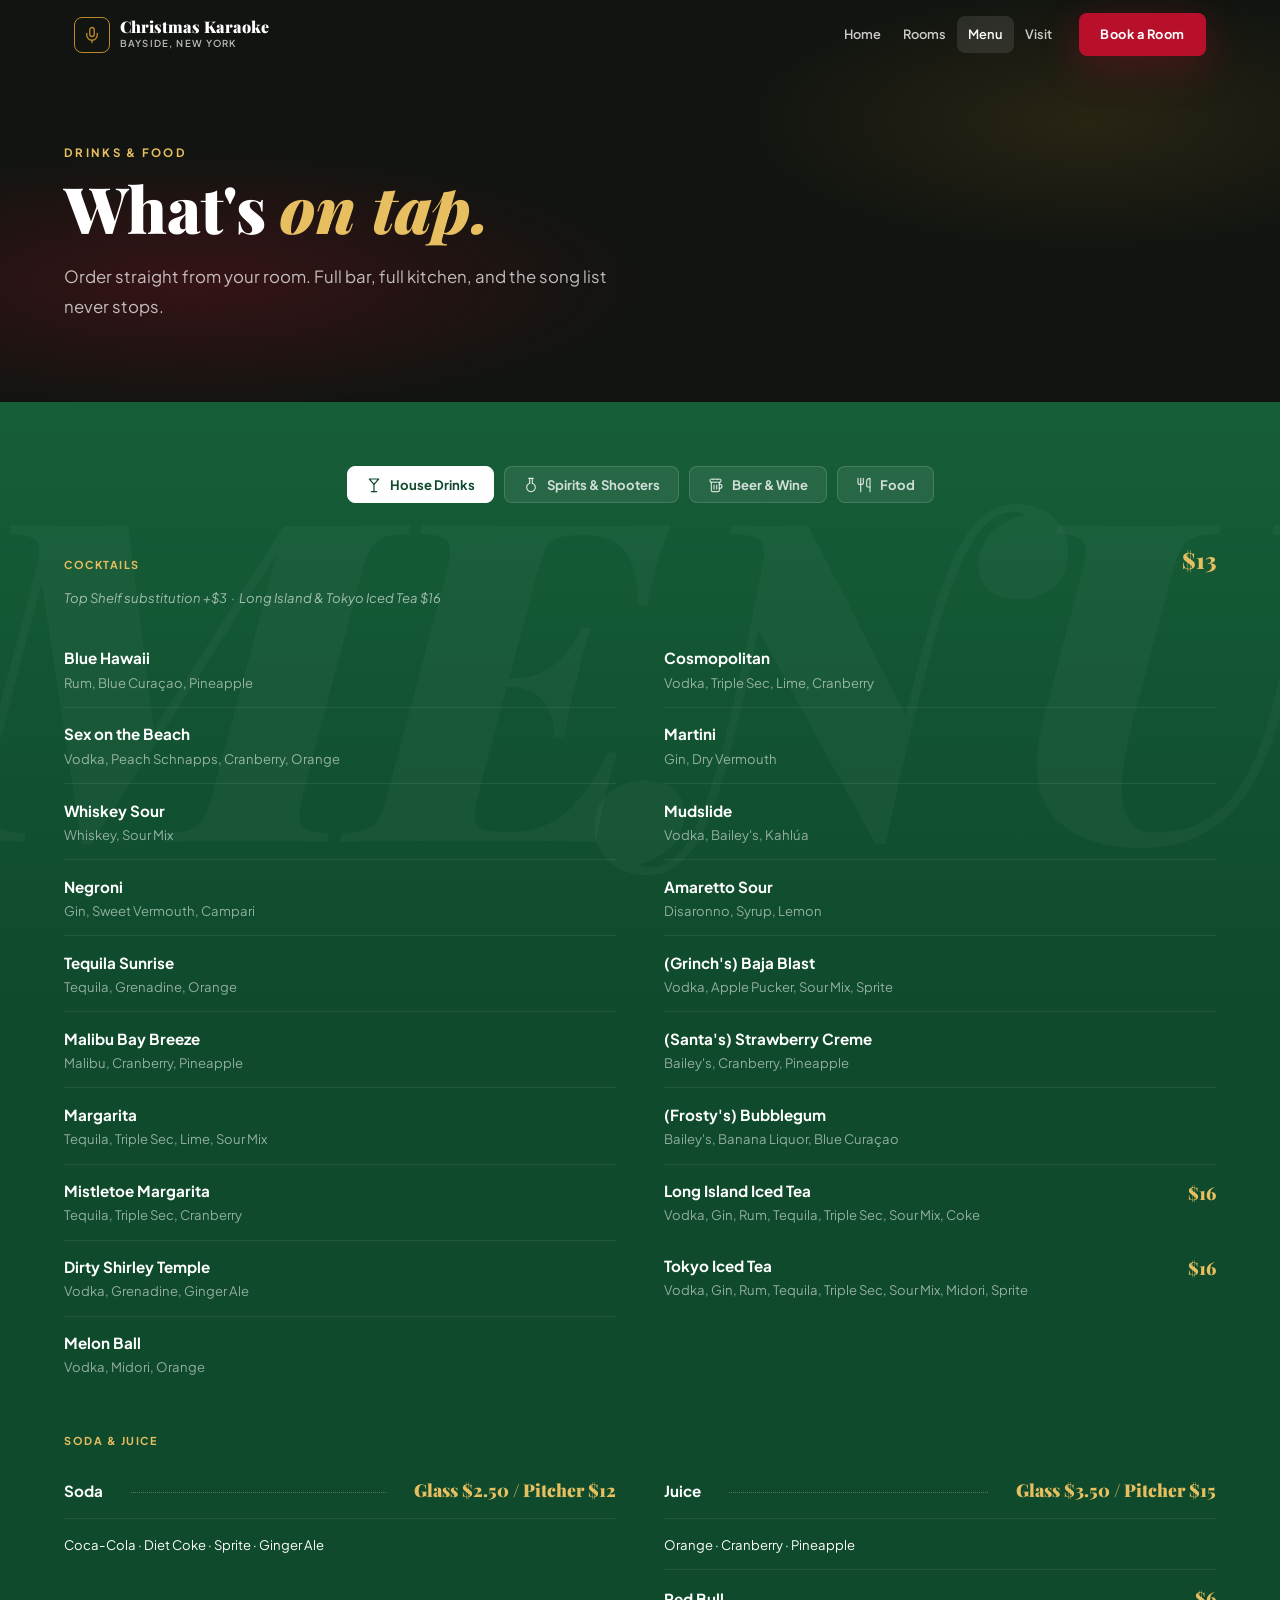
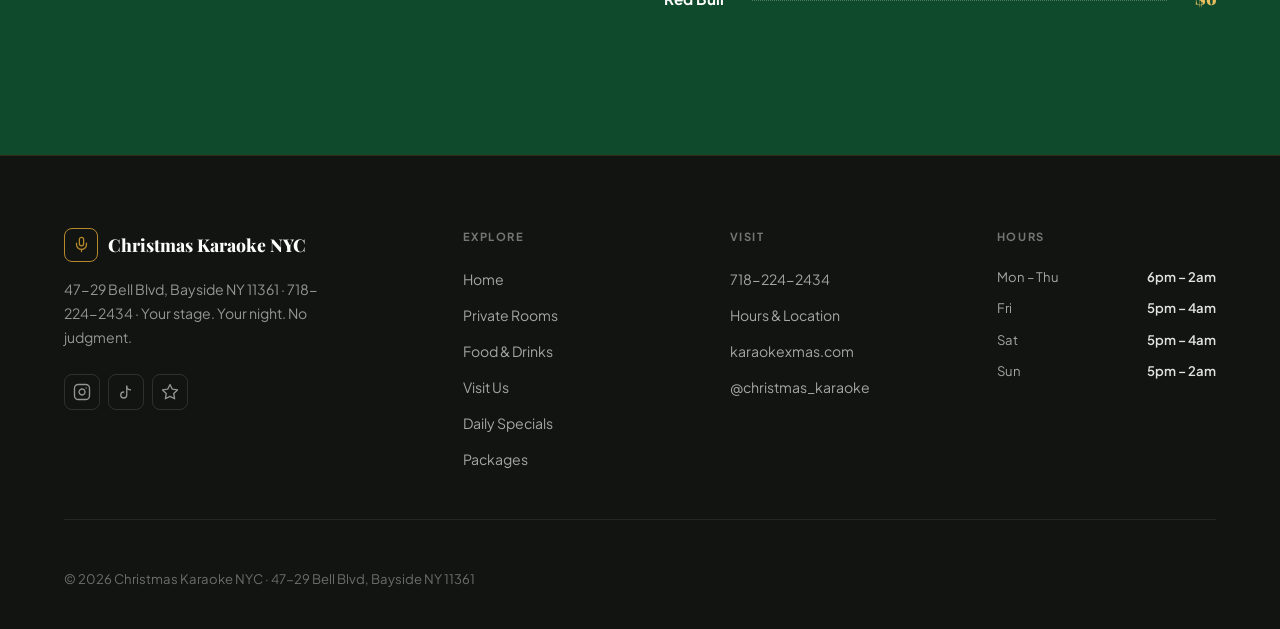
==== commit 1367094d: "second iteration" ====
--- a/menu.html
+++ b/menu.html
@@ -12,7 +12,7 @@
 <link href="https://fonts.googleapis.com/css2?family=Plus+Jakarta+Sans:wght@400;500;600;700;800&family=Playfair+Display:ital,wght@0,800;0,900;1,900&display=swap" rel="stylesheet">
 <link rel="stylesheet" href="styles.css">
 </head>
-<body class="no-hero">
+<body>
 
 <!-- NAV -->
 <nav id="nav">
@@ -39,15 +39,17 @@
   <a href="index.html#booking" onclick="closeNav()" class="drawer-book">Book a Room →</a>
 </div>
 
+<!-- PAGE HEADER -->
+<section class="page-header">
+  <div class="page-header-inner">
+    <p class="page-header-eyebrow">Drinks & Food</p>
+    <h1>What's <em>on tap.</em></h1>
+    <p class="page-header-sub">Order straight from your room. Full bar, full kitchen, and the song list never stops.</p>
+  </div>
+</section>
+
 <!-- MENU -->
-<section id="menu">
-  <div class="menu-header">
-    <div>
-      <p class="section-eyebrow reveal">Drinks & Food</p>
-      <h2 class="menu-h2 reveal d1">What's <em>on tap.</em></h2>
-    </div>
-    <p class="menu-sub reveal d2">Order straight from your room. No need to leave the stage.</p>
-  </div>
+<section id="menu" style="padding-top:4rem;">
   <div class="menu-tabs reveal">
     <button class="menu-tab-btn active" onclick="switchMenu('cocktails',this)"><svg viewBox="0 0 24 24" fill="none" stroke="currentColor" stroke-width="1.8" stroke-linecap="round" stroke-linejoin="round"><path d="M8 22h8"/><path d="M12 11v11"/><path d="M19 3H5l7 8z"/></svg>House Drinks</button>
     <button class="menu-tab-btn" onclick="switchMenu('spirits',this)"><svg viewBox="0 0 24 24" fill="none" stroke="currentColor" stroke-width="1.8" stroke-linecap="round" stroke-linejoin="round"><path d="M10 2v7.31"/><path d="M14 9.3V1.99"/><path d="M8.5 2h7"/><path d="M14 9.3a6.5 6.5 0 1 1-4 0"/></svg>Spirits & Shooters</button>
--- a/styles.css
+++ b/styles.css
@@ -16,8 +16,10 @@
   /* TEXT SCALE — consolidated */
   --text-xs:0.72rem;--text-sm:0.82rem;--text-base:0.92rem;--text-md:1rem;
   /* MUTED ON DARK — WCAG-safe */
-  --on-dark-muted:rgba(255,255,255,0.58);
+  --on-dark-strong:rgba(255,255,255,0.88);
+  --on-dark-muted:rgba(255,255,255,0.62);
   --on-dark-faint:rgba(255,255,255,0.45);
+  --on-dark-label:rgba(255,255,255,0.55);
 }
 *,*::before,*::after{margin:0;padding:0;box-sizing:border-box;}
 html{scroll-behavior:smooth;}
@@ -149,14 +151,15 @@
 .specials-header .section-eyebrow::before{content:'';flex:1;max-width:36px;height:1px;background:var(--gold);}
 .specials-h2{font-family:var(--font-display);font-size:clamp(2rem,4vw,3rem);font-weight:800;color:var(--off-black);margin-top:0.5rem;}
 .specials-h2 em{font-style:italic;color:var(--red);}
-.specials-grid{max-width:1260px;margin:0 auto;display:grid;grid-template-columns:repeat(4,1fr);gap:16px;}
+.specials-grid{max-width:1260px;margin:0 auto;display:grid;grid-template-columns:repeat(3,1fr);gap:16px;}
 .special-card{border-radius:var(--radius-lg);overflow:hidden;position:relative;aspect-ratio:4/5;border:1px solid var(--border-dark);box-shadow:var(--shadow-sm);transition:transform var(--t),box-shadow var(--t);}
 .special-card:hover{transform:translateY(-3px);box-shadow:var(--shadow-md);}
-.special-card.today-special{box-shadow:var(--shadow-lg);transform:translateY(-3px);}
-.special-card .special-tag{display:none;position:absolute;top:0.85rem;right:0.85rem;background:var(--gold);color:var(--off-black);font-size:0.56rem;font-weight:800;letter-spacing:0.14em;text-transform:uppercase;padding:4px 10px;border-radius:100px;z-index:3;}
+.special-card.today-special{grid-row:1;grid-column:1/-1;aspect-ratio:auto;min-height:260px;box-shadow:var(--shadow-lg);transform:translateY(-3px);}
+.special-card.today-special .special-card-body{padding:2rem 2.25rem;}
+.special-card.today-special .special-day{font-size:0.82rem;}
+.special-card.today-special .special-offer{font-size:1.85rem;line-height:1.15;max-width:680px;}
+.special-card .special-tag{display:none;position:absolute;top:1rem;right:1rem;background:var(--gold);color:var(--off-black);font-size:0.58rem;font-weight:800;letter-spacing:0.14em;text-transform:uppercase;padding:5px 12px;border-radius:100px;z-index:3;}
 .special-card.today-special .special-tag{display:block;}
-.special-card.no-special{background:linear-gradient(135deg,var(--charcoal),var(--dark-panel));}
-.special-card.no-special .special-card-img{display:none;}
 .special-card-img{position:absolute;inset:0;}
 .special-card-img img{width:100%;height:100%;object-fit:cover;display:block;}
 .special-card-img::after{content:'';position:absolute;inset:0;background:linear-gradient(to top,rgba(0,0,0,0.85) 0%,rgba(0,0,0,0.3) 55%,rgba(0,0,0,0.18) 100%);}
@@ -179,9 +182,9 @@
 .pkg-card.featured{background:var(--dark-panel);border-color:rgba(184,137,42,0.3);box-shadow:0 0 0 1px rgba(184,137,42,0.1),var(--shadow-md);}
 .pkg-card.featured .pkg-price,.pkg-card.featured .pkg-name{color:#fff;}
 .pkg-card.featured .pkg-price{color:var(--gold-bright);}
-.pkg-card.featured .pkg-desc{color:rgba(255,255,255,0.58);}
-.pkg-card.featured .pkg-price-note{color:rgba(255,255,255,0.5);}
-.pkg-card.featured .pkg-feat li{color:rgba(255,255,255,0.78);}
+.pkg-card.featured .pkg-desc{color:var(--on-dark-muted);}
+.pkg-card.featured .pkg-price-note{color:var(--on-dark-label);}
+.pkg-card.featured .pkg-feat li{color:var(--on-dark-strong);}
 .pkg-card.featured .pkg-feat li::before{color:var(--gold-bright);}
 .pkg-popular{position:absolute;top:-11px;left:50%;transform:translateX(-50%);background:var(--gold);color:var(--off-black);font-size:0.66rem;font-weight:800;letter-spacing:0.12em;text-transform:uppercase;padding:5px 16px;border-radius:100px;white-space:nowrap;box-shadow:var(--shadow-gold);}
 .pkg-tier{font-size:0.64rem;font-weight:800;letter-spacing:0.18em;text-transform:uppercase;color:var(--gold);margin-bottom:0.35rem;display:block;}
@@ -278,8 +281,8 @@
 .perk-item{display:flex;align-items:flex-start;gap:12px;}
 .perk-icon{width:36px;height:36px;background:rgba(184,16,42,0.18);border:1px solid rgba(184,16,42,0.35);border-radius:var(--radius);display:flex;align-items:center;justify-content:center;color:#ff7a92;flex-shrink:0;margin-top:2px;}
 .perk-icon svg{width:18px;height:18px;}
-.perk-text{font-size:0.88rem;font-weight:600;color:rgba(255,255,255,0.88);}
-.perk-sub{font-size:var(--text-sm);font-weight:400;color:rgba(255,255,255,0.55);margin-top:1px;display:block;}
+.perk-text{font-size:0.88rem;font-weight:600;color:var(--on-dark-strong);}
+.perk-sub{font-size:var(--text-sm);font-weight:400;color:var(--on-dark-label);margin-top:1px;display:block;}
 .phone-cta{display:flex;align-items:center;gap:12px;padding:16px 20px;background:rgba(232,191,96,0.1);border:1px solid rgba(232,191,96,0.32);border-radius:var(--radius-lg);color:#fff;transition:background var(--t),border-color var(--t);}
 .phone-cta:hover{background:rgba(232,191,96,0.16);border-color:rgba(232,191,96,0.55);}
 .phone-cta .pc-icon{color:var(--gold-bright);}
@@ -329,7 +332,7 @@
 .menu-header{max-width:1260px;margin:0 auto 2.5rem;display:flex;justify-content:space-between;align-items:flex-end;gap:2rem;flex-wrap:wrap;}
 .menu-h2{font-family:var(--font-display);font-size:clamp(2rem,4vw,3rem);font-weight:800;color:#fff;}
 .menu-h2 em{font-style:italic;color:var(--gold-bright);}
-.menu-sub{font-size:0.9rem;color:rgba(255,255,255,0.6);max-width:300px;line-height:1.7;}
+.menu-sub{font-size:0.9rem;color:var(--on-dark-muted);max-width:300px;line-height:1.7;}
 .menu-tabs{max-width:1260px;margin:0 auto 2.5rem;display:flex;gap:10px;flex-wrap:wrap;justify-content:center;}
 .menu-tab-btn{padding:9px 18px;font-family:var(--font-body);font-size:var(--text-sm);font-weight:700;border-radius:var(--radius);background:rgba(255,255,255,0.08);color:rgba(255,255,255,0.78);border:1px solid rgba(255,255,255,0.14);transition:all var(--t);cursor:pointer;display:inline-flex;align-items:center;gap:8px;}
 .menu-tab-btn svg{width:16px;height:16px;}
@@ -342,7 +345,7 @@
 .menu-row{display:flex;align-items:baseline;justify-content:space-between;gap:1rem;padding:0.9rem 0;border-bottom:1px solid rgba(255,255,255,0.08);}
 .menu-row:last-child{border-bottom:none;}
 .menu-row-name{font-weight:700;font-size:0.95rem;color:#fff;flex-shrink:0;}
-.menu-row-ing{font-size:var(--text-sm);color:rgba(255,255,255,0.55);margin-top:1px;display:block;}
+.menu-row-ing{font-size:var(--text-sm);color:var(--on-dark-label);margin-top:1px;display:block;}
 .menu-row-dots{flex:1;border-bottom:1px dotted rgba(255,255,255,0.25);margin:0 0.75rem;position:relative;top:-4px;}
 .menu-row-price{font-family:var(--font-display);font-size:1.1rem;font-weight:900;color:var(--gold-bright);flex-shrink:0;white-space:nowrap;}
 
@@ -385,16 +388,16 @@
 .hours-list{list-style:none;}
 .hours-item{display:flex;justify-content:space-between;align-items:center;padding:0.85rem 0;border-bottom:1px solid rgba(255,255,255,0.08);font-size:0.9rem;}
 .hours-item:last-child{border-bottom:none;}
-.hours-day{color:rgba(255,255,255,0.62);font-weight:500;}
-.hours-time{color:rgba(255,255,255,0.88);font-weight:600;}
+.hours-day{color:var(--on-dark-muted);font-weight:500;}
+.hours-time{color:var(--on-dark-strong);font-weight:600;}
 .hours-item.today-row .hours-day,.hours-item.today-row .hours-time{color:var(--gold-bright);font-weight:700;}
-.hours-note{margin-top:1.25rem;padding:1rem;background:rgba(255,255,255,0.04);border:1px solid rgba(255,255,255,0.08);border-radius:var(--radius);font-size:var(--text-sm);color:rgba(255,255,255,0.58);line-height:1.6;}
+.hours-note{margin-top:1.25rem;padding:1rem;background:rgba(255,255,255,0.04);border:1px solid rgba(255,255,255,0.08);border-radius:var(--radius);font-size:var(--text-sm);color:var(--on-dark-muted);line-height:1.6;}
 .addr-list{list-style:none;display:flex;flex-direction:column;gap:1.25rem;}
 .addr-item{display:flex;gap:14px;align-items:flex-start;}
 .addr-icon{width:36px;height:36px;border-radius:var(--radius);background:rgba(255,255,255,0.05);border:1px solid rgba(255,255,255,0.1);display:flex;align-items:center;justify-content:center;color:var(--gold-bright);flex-shrink:0;}
 .addr-icon svg{width:18px;height:18px;}
 .addr-label{font-size:0.68rem;font-weight:700;letter-spacing:0.1em;text-transform:uppercase;color:rgba(255,255,255,0.45);margin-bottom:3px;}
-.addr-value{font-size:0.9rem;color:rgba(255,255,255,0.85);line-height:1.5;}
+.addr-value{font-size:0.9rem;color:var(--on-dark-strong);line-height:1.5;}
 .contact-links{list-style:none;display:flex;flex-direction:column;gap:0.75rem;}
 .cl-item a{display:flex;align-items:center;gap:12px;padding:14px 18px;background:rgba(255,255,255,0.04);border:1px solid rgba(255,255,255,0.08);border-radius:var(--radius);transition:background var(--t),border-color var(--t);}
 .cl-item a:hover{background:rgba(255,255,255,0.08);border-color:rgba(184,137,42,0.3);}
@@ -417,20 +420,20 @@
 .footer-inner{max-width:1260px;margin:0 auto;}
 .footer-top{display:grid;grid-template-columns:1.6fr 1fr 1fr 1fr;gap:3rem;margin-bottom:3rem;padding-bottom:3rem;border-bottom:1px solid rgba(255,255,255,0.08);}
 .footer-hours{list-style:none;display:flex;flex-direction:column;gap:0.5rem;}
-.footer-hours li{font-size:var(--text-sm);color:rgba(255,255,255,0.58);display:flex;justify-content:space-between;gap:12px;}
-.footer-hours li strong{color:rgba(255,255,255,0.88);font-weight:600;}
+.footer-hours li{font-size:var(--text-sm);color:var(--on-dark-muted);display:flex;justify-content:space-between;gap:12px;}
+.footer-hours li strong{color:var(--on-dark-strong);font-weight:600;}
 .footer-brand-logo{display:flex;align-items:center;gap:10px;margin-bottom:1rem;}
 .footer-brand-icon{width:34px;height:34px;background:transparent;border:1.5px solid var(--gold);border-radius:var(--radius);display:flex;align-items:center;justify-content:center;color:var(--gold);}
 .footer-brand-icon svg{width:17px;height:17px;}
 .footer-brand-name{font-family:var(--font-display);font-size:1.1rem;font-weight:800;color:#fff;}
-.footer-tagline{font-size:0.88rem;color:rgba(255,255,255,0.55);line-height:1.7;max-width:260px;margin-bottom:1.5rem;}
+.footer-tagline{font-size:0.88rem;color:var(--on-dark-label);line-height:1.7;max-width:260px;margin-bottom:1.5rem;}
 .footer-socials{display:flex;gap:8px;}
 .social-link{width:36px;height:36px;border-radius:var(--radius);border:1px solid rgba(255,255,255,0.12);display:flex;align-items:center;justify-content:center;color:rgba(255,255,255,0.55);transition:all var(--t);}
 .social-link svg{width:18px;height:18px;}
 .social-link:hover{border-color:var(--gold);background:rgba(184,137,42,0.12);color:var(--gold-bright);}
 .footer-col h5{font-size:0.7rem;font-weight:700;letter-spacing:0.14em;text-transform:uppercase;color:rgba(255,255,255,0.42);margin-bottom:1.25rem;}
 .footer-col ul{list-style:none;display:flex;flex-direction:column;gap:0.65rem;}
-.footer-col ul li a{font-size:0.88rem;color:rgba(255,255,255,0.58);transition:color var(--t);}
+.footer-col ul li a{font-size:0.88rem;color:var(--on-dark-muted);transition:color var(--t);}
 .footer-col ul li a:hover{color:#fff;}
 .footer-bottom{display:flex;justify-content:space-between;align-items:center;flex-wrap:wrap;gap:1rem;}
 .footer-copy{font-size:var(--text-sm);color:rgba(255,255,255,0.38);}
@@ -468,6 +471,7 @@
   .beer-grid{grid-template-columns:1fr 1fr;}
   .food-grid{grid-template-columns:1fr;}
   .specials-grid{grid-template-columns:repeat(2,1fr);}
+  .special-card.today-special{grid-column:1/-1;}
   .rooms-grid{grid-template-columns:repeat(2,1fr);}
   .ig-grid{grid-template-columns:repeat(3,1fr);}
   .ig-grid > .ig-tile-featured{grid-column:span 2;grid-row:span 2;}
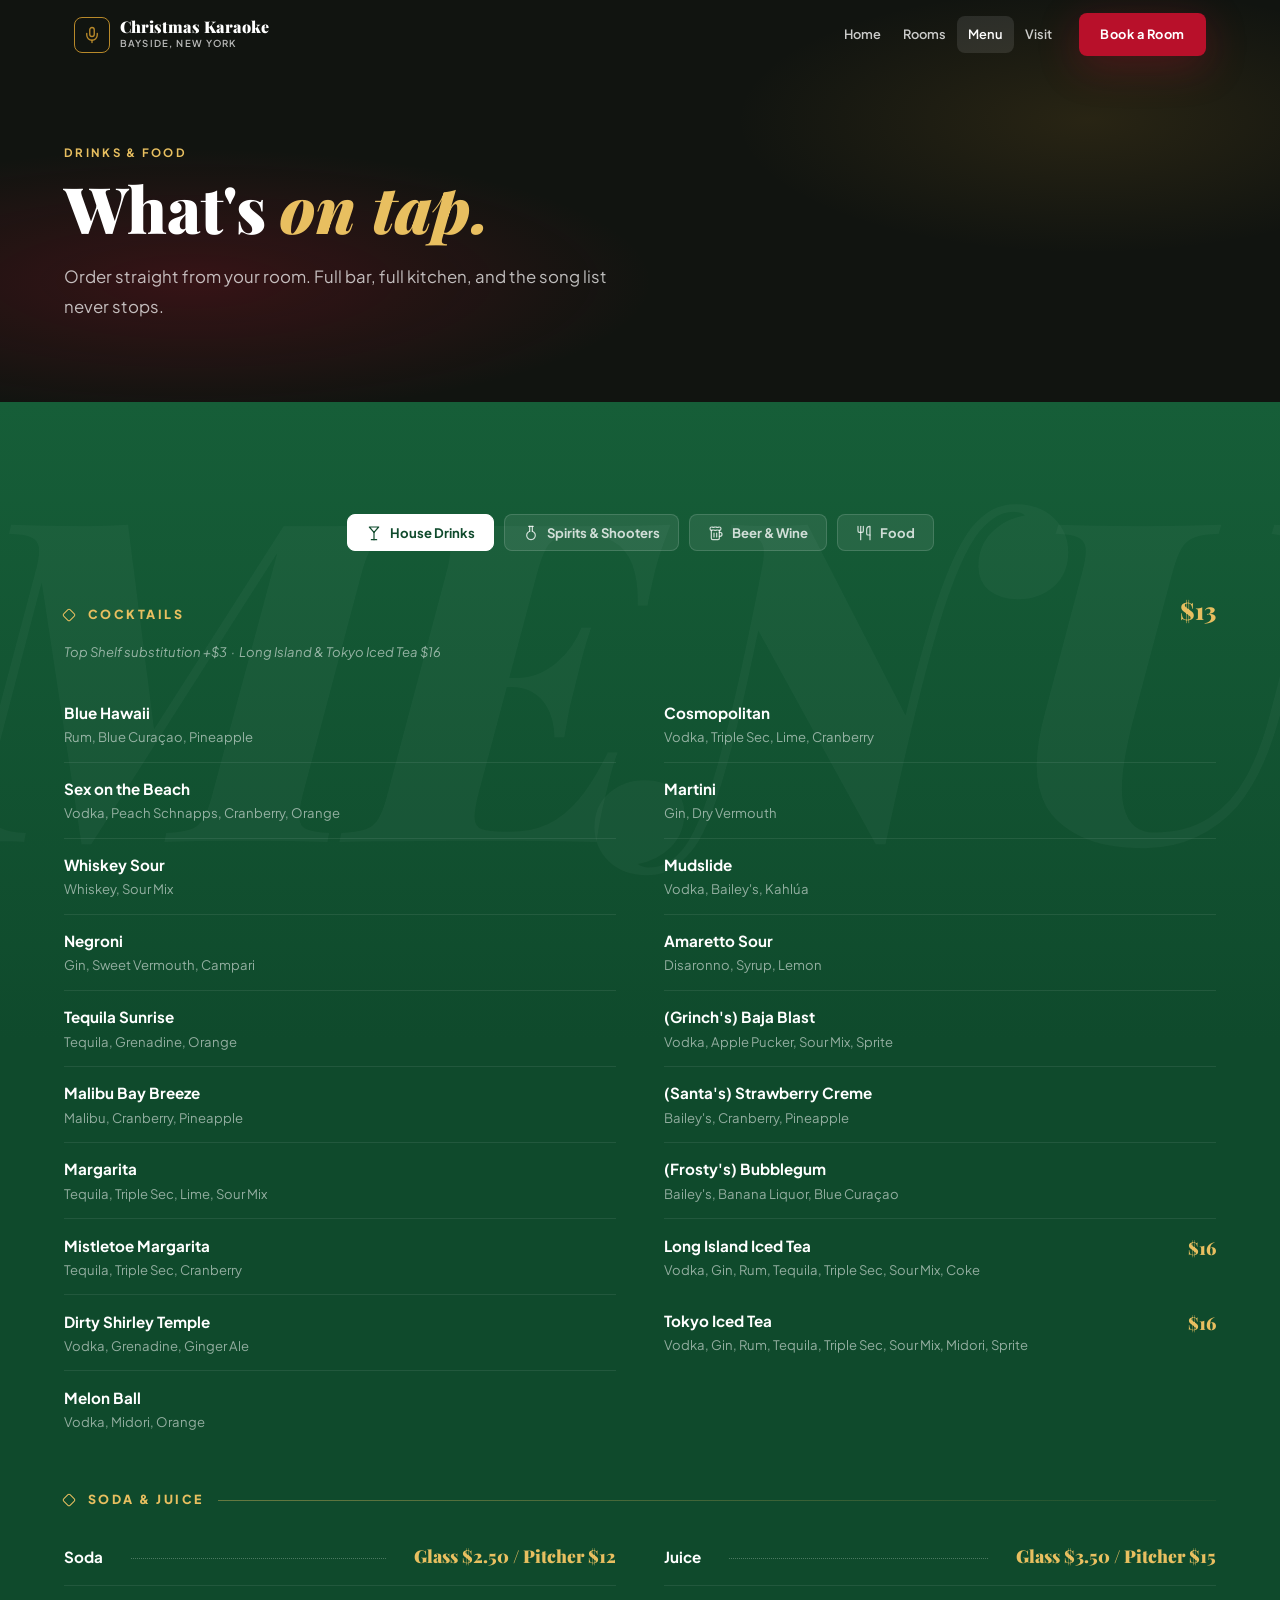
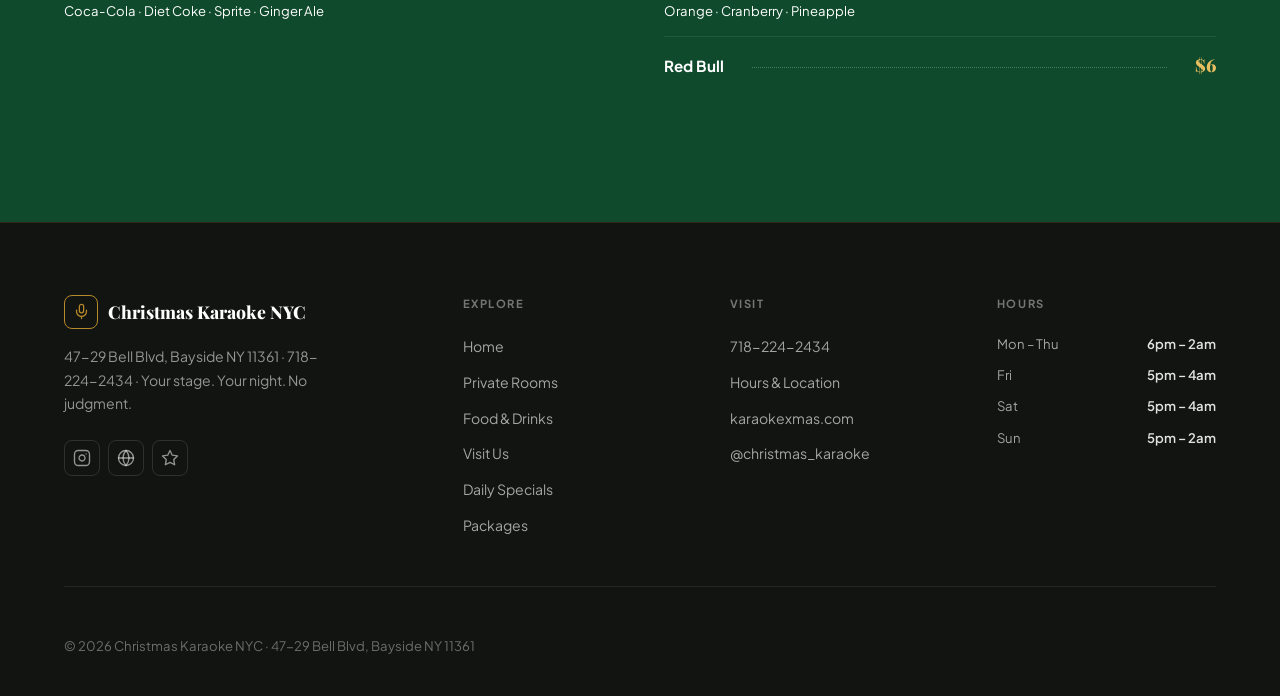
==== commit d0238f30: "4" ====
--- a/menu.html
+++ b/menu.html
@@ -49,7 +49,7 @@
 </section>
 
 <!-- MENU -->
-<section id="menu" style="padding-top:4rem;">
+<section id="menu" class="has-page-header">
   <div class="menu-tabs reveal">
     <button class="menu-tab-btn active" onclick="switchMenu('cocktails',this)"><svg viewBox="0 0 24 24" fill="none" stroke="currentColor" stroke-width="1.8" stroke-linecap="round" stroke-linejoin="round"><path d="M8 22h8"/><path d="M12 11v11"/><path d="M19 3H5l7 8z"/></svg>House Drinks</button>
     <button class="menu-tab-btn" onclick="switchMenu('spirits',this)"><svg viewBox="0 0 24 24" fill="none" stroke="currentColor" stroke-width="1.8" stroke-linecap="round" stroke-linejoin="round"><path d="M10 2v7.31"/><path d="M14 9.3V1.99"/><path d="M8.5 2h7"/><path d="M14 9.3a6.5 6.5 0 1 1-4 0"/></svg>Spirits & Shooters</button>
@@ -59,9 +59,9 @@
 
   <!-- HOUSE COCKTAILS -->
   <div class="menu-panel active" id="mp-cocktails">
-    <div style="display:flex;align-items:baseline;justify-content:space-between;margin-bottom:0.5rem;">
-      <span class="menu-cat" style="margin:0;">Cocktails</span>
-      <span style="font-family:var(--font-display);font-size:1.4rem;font-weight:900;color:var(--gold-bright);">$13</span>
+    <div class="menu-price-head">
+      <span class="menu-cat">Cocktails</span>
+      <span class="menu-price-amount">$13</span>
     </div>
     <p class="menu-note">Top Shelf substitution +$3 &nbsp;·&nbsp; Long Island & Tokyo Iced Tea $16</p>
     <div class="menu-2col">
@@ -88,21 +88,21 @@
           <li class="menu-row"><div><div class="menu-row-name">(Grinch's) Baja Blast</div><span class="menu-row-ing">Vodka, Apple Pucker, Sour Mix, Sprite</span></div></li>
           <li class="menu-row"><div><div class="menu-row-name">(Santa's) Strawberry Creme</div><span class="menu-row-ing">Bailey's, Cranberry, Pineapple</span></div></li>
           <li class="menu-row"><div><div class="menu-row-name">(Frosty's) Bubblegum</div><span class="menu-row-ing">Bailey's, Banana Liquor, Blue Curaçao</span></div></li>
-          <li class="menu-row" style="border-bottom:none;"><div style="display:flex;justify-content:space-between;align-items:flex-start;width:100%;"><div><div class="menu-row-name">Long Island Iced Tea</div><span class="menu-row-ing">Vodka, Gin, Rum, Tequila, Triple Sec, Sour Mix, Coke</span></div><span style="font-family:var(--font-display);font-size:1.1rem;font-weight:900;color:var(--gold-bright);margin-left:1rem;flex-shrink:0;">$16</span></div></li>
-          <li class="menu-row" style="border-bottom:none;"><div style="display:flex;justify-content:space-between;align-items:flex-start;width:100%;"><div><div class="menu-row-name">Tokyo Iced Tea</div><span class="menu-row-ing">Vodka, Gin, Rum, Tequila, Triple Sec, Sour Mix, Midori, Sprite</span></div><span style="font-family:var(--font-display);font-size:1.1rem;font-weight:900;color:var(--gold-bright);margin-left:1rem;flex-shrink:0;">$16</span></div></li>
-        </ul>
-      </div>
-    </div>
-    <div style="margin-top:2.5rem;">
+          <li class="menu-row menu-row-priced"><div class="menu-row-priced-inner"><div><div class="menu-row-name">Long Island Iced Tea</div><span class="menu-row-ing">Vodka, Gin, Rum, Tequila, Triple Sec, Sour Mix, Coke</span></div><span class="menu-row-priced-amount">$16</span></div></li>
+          <li class="menu-row menu-row-priced"><div class="menu-row-priced-inner"><div><div class="menu-row-name">Tokyo Iced Tea</div><span class="menu-row-ing">Vodka, Gin, Rum, Tequila, Triple Sec, Sour Mix, Midori, Sprite</span></div><span class="menu-row-priced-amount">$16</span></div></li>
+        </ul>
+      </div>
+    </div>
+    <div class="menu-subsection">
       <span class="menu-cat">Soda & Juice</span>
-      <div style="display:grid;grid-template-columns:1fr 1fr;gap:0 3rem;">
+      <div class="menu-2col">
         <ul class="menu-list">
           <li class="menu-row"><div class="menu-row-name">Soda</div><div class="menu-row-dots"></div><div class="menu-row-price">Glass $2.50 / Pitcher $12</div></li>
-          <li class="menu-row"><div><div class="menu-row-name" style="font-weight:400;font-size:0.82rem;">Coca-Cola · Diet Coke · Sprite · Ginger Ale</div></div></li>
+          <li class="menu-row"><div><div class="menu-row-name menu-row-fine">Coca-Cola · Diet Coke · Sprite · Ginger Ale</div></div></li>
         </ul>
         <ul class="menu-list">
           <li class="menu-row"><div class="menu-row-name">Juice</div><div class="menu-row-dots"></div><div class="menu-row-price">Glass $3.50 / Pitcher $15</div></li>
-          <li class="menu-row"><div><div class="menu-row-name" style="font-weight:400;font-size:0.82rem;">Orange · Cranberry · Pineapple</div></div></li>
+          <li class="menu-row"><div><div class="menu-row-name menu-row-fine">Orange · Cranberry · Pineapple</div></div></li>
           <li class="menu-row"><div class="menu-row-name">Red Bull</div><div class="menu-row-dots"></div><div class="menu-row-price">$6</div></li>
         </ul>
       </div>
@@ -136,7 +136,7 @@
       </tbody>
     </table>
     <span class="menu-cat">Soju — $15</span>
-    <ul class="menu-list" style="display:grid;grid-template-columns:1fr 1fr;gap:0 3rem;">
+    <ul class="menu-list menu-2col">
       <li class="menu-row"><div class="menu-row-name">Charm 참</div></li>
       <li class="menu-row"><div class="menu-row-name">Chamisul Fresh 참이슬</div></li>
       <li class="menu-row"><div class="menu-row-name">Jinro Is Back 진로 이즈 백</div></li>
@@ -145,16 +145,16 @@
       <li class="menu-row"><div class="menu-row-name">Strawberry 딸기</div></li>
     </ul>
     <span class="menu-cat">Mocktails — $6</span>
-    <ul class="menu-list" style="display:grid;grid-template-columns:1fr 1fr 1fr;gap:0 3rem;">
+    <ul class="menu-list menu-3col">
       <li class="menu-row"><div class="menu-row-name">Lemonade</div></li>
       <li class="menu-row"><div class="menu-row-name">Shirley Temple</div></li>
       <li class="menu-row"><div class="menu-row-name">Sunrise</div></li>
     </ul>
-    <div style="display:flex;align-items:baseline;justify-content:space-between;margin:2.5rem 0 0.25rem;">
-      <span class="menu-cat" style="margin:0;">Shooters</span>
-      <span style="font-family:var(--font-display);font-size:1.4rem;font-weight:900;color:var(--gold-bright);">$10</span>
-    </div>
-    <div class="menu-2col" style="margin-bottom:1.5rem;">
+    <div class="menu-price-head">
+      <span class="menu-cat">Shooters</span>
+      <span class="menu-price-amount">$10</span>
+    </div>
+    <div class="menu-2col" style="margin-top:1rem;margin-bottom:1.5rem;">
       <ul class="menu-list">
         <li class="menu-row"><div><div class="menu-row-name">Green Tea</div><span class="menu-row-ing">Whiskey, Peach Schnapps, Sour Mix</span></div></li>
         <li class="menu-row"><div><div class="menu-row-name">Lemon Drop</div><span class="menu-row-ing">Lemon, Syrup, Vodka</span></div></li>
@@ -168,8 +168,8 @@
         <li class="menu-row"><div><div class="menu-row-name">Tootsie Roll</div><span class="menu-row-ing">Orange, Kahlúa</span></div></li>
       </ul>
     </div>
-    <ul class="menu-list" style="border-top:1px solid rgba(255,255,255,0.08);">
-      <li class="menu-row"><div class="menu-row-name">Jagerbomb</div><span style="font-size:0.78rem;color:rgba(255,255,255,0.55);display:block;">Jägermeister, Red Bull</span><div class="menu-row-dots"></div><div class="menu-row-price">$12</div></li>
+    <ul class="menu-list menu-list-bordered-top">
+      <li class="menu-row"><div class="menu-row-name">Jagerbomb</div><span class="jager-note">Jägermeister, Red Bull</span><div class="menu-row-dots"></div><div class="menu-row-price">$12</div></li>
     </ul>
   </div>
 
@@ -196,8 +196,8 @@
         <li class="menu-row"><div class="menu-row-name">White Claw Mango</div><div class="menu-row-dots"></div><div class="menu-row-price">$8</div></li>
       </ul>
     </div>
-    <span class="menu-cat" style="margin-top:2.5rem;">Wine — Bottle $45</span>
-    <div style="display:grid;grid-template-columns:1fr 1fr;gap:0 3rem;">
+    <span class="menu-cat menu-cat-spaced">Wine — Bottle $45</span>
+    <div class="menu-2col">
       <ul class="menu-list">
         <li class="menu-row"><div><div class="menu-row-name">Red Wine</div><span class="menu-row-ing">Merlot · Pinot Noir</span></div></li>
       </ul>
@@ -220,7 +220,7 @@
           <li class="menu-row"><div class="menu-row-name">Sweet Potato French Fries</div><div class="menu-row-dots"></div><div class="menu-row-price">$7.95</div></li>
           <li class="menu-row"><div class="menu-row-name">Edamame</div><div class="menu-row-dots"></div><div class="menu-row-price">$7.95</div></li>
         </ul>
-        <span class="menu-cat" style="margin-top:2rem;">마른안주 / Dried Seafood</span>
+        <span class="menu-cat menu-cat-tight">마른안주 / Dried Seafood</span>
         <ul class="menu-list">
           <li class="menu-row"><div><div class="menu-row-name">마른 오징어 & 땅콩</div><span class="menu-row-ing">Grilled Squid and Peanuts</span></div><div class="menu-row-dots"></div><div class="menu-row-price">$29.95</div></li>
           <li class="menu-row"><div><div class="menu-row-name">쥐포구이</div><span class="menu-row-ing">Grilled Fish Jerky</span></div><div class="menu-row-dots"></div><div class="menu-row-price">$25.95</div></li>
@@ -229,16 +229,16 @@
       <div>
         <span class="menu-cat">Chicken</span>
         <ul class="menu-list">
-          <li class="menu-row" style="align-items:flex-start;">
-            <div style="flex:1;"><div class="menu-row-name">Chicken Poppers</div></div>
+          <li class="menu-row menu-row-chicken">
+            <div><div class="menu-row-name">Chicken Poppers</div></div>
             <div class="chicken-sizes">
               <div class="chicken-size"><span class="chicken-size-label">Sm</span><span>$19.95</span></div>
               <div class="chicken-size"><span class="chicken-size-label">Md</span><span>$27.95</span></div>
               <div class="chicken-size"><span class="chicken-size-label">Lg</span><span>$35.95</span></div>
             </div>
           </li>
-          <li class="menu-row" style="align-items:flex-start;">
-            <div style="flex:1;"><div class="menu-row-name">Snowing Poppers</div><span class="menu-row-ing">White cheese, onion & garlic powder coating</span></div>
+          <li class="menu-row menu-row-chicken">
+            <div><div class="menu-row-name">Snowing Poppers</div><span class="menu-row-ing">White cheese, onion & garlic powder coating</span></div>
             <div class="chicken-sizes">
               <div class="chicken-size"><span class="chicken-size-label">Sm</span><span>$21.95</span></div>
               <div class="chicken-size"><span class="chicken-size-label">Md</span><span>$29.95</span></div>
@@ -246,7 +246,7 @@
             </div>
           </li>
         </ul>
-        <span class="menu-cat" style="margin-top:2rem;">Dessert</span>
+        <span class="menu-cat menu-cat-tight">Dessert</span>
         <ul class="menu-list">
           <li class="menu-row"><div class="menu-row-name">Fried Oreos</div><div class="menu-row-dots"></div><div class="menu-row-price">$8.95</div></li>
         </ul>
@@ -264,8 +264,8 @@
         <p class="footer-tagline">47-29 Bell Blvd, Bayside NY 11361 · 718-224-2434 · Your stage. Your night. No judgment.</p>
         <div class="footer-socials">
           <a href="https://instagram.com/christmas_karaoke" class="social-link" aria-label="Instagram"><svg viewBox="0 0 24 24" fill="none" stroke="currentColor" stroke-width="1.8" stroke-linecap="round" stroke-linejoin="round"><rect x="2" y="2" width="20" height="20" rx="5" ry="5"/><path d="M16 11.37A4 4 0 1 1 12.63 8 4 4 0 0 1 16 11.37z"/><line x1="17.5" y1="6.5" x2="17.51" y2="6.5"/></svg></a>
-          <a href="#" class="social-link" aria-label="TikTok"><svg viewBox="0 0 24 24" fill="none" stroke="currentColor" stroke-width="1.8" stroke-linecap="round" stroke-linejoin="round"><path d="M9 12a4 4 0 1 0 4 4V4a5 5 0 0 0 5 5"/></svg></a>
-          <a href="#" class="social-link" aria-label="Yelp"><svg viewBox="0 0 24 24" fill="none" stroke="currentColor" stroke-width="1.8" stroke-linecap="round" stroke-linejoin="round"><polygon points="12 2 15.09 8.26 22 9.27 17 14.14 18.18 21.02 12 17.77 5.82 21.02 7 14.14 2 9.27 8.91 8.26 12 2"/></svg></a>
+          <a href="https://www.google.com/search?q=christmas+karaoke+bayside" target="_blank" rel="noopener" class="social-link" aria-label="Google reviews"><svg viewBox="0 0 24 24" fill="none" stroke="currentColor" stroke-width="1.8" stroke-linecap="round" stroke-linejoin="round"><circle cx="12" cy="12" r="10"/><line x1="2" y1="12" x2="22" y2="12"/><path d="M12 2a15.3 15.3 0 0 1 4 10 15.3 15.3 0 0 1-4 10 15.3 15.3 0 0 1-4-10 15.3 15.3 0 0 1 4-10z"/></svg></a>
+          <a href="https://www.yelp.com/search?find_desc=christmas+karaoke&find_loc=bayside+ny" target="_blank" rel="noopener" class="social-link" aria-label="Yelp"><svg viewBox="0 0 24 24" fill="none" stroke="currentColor" stroke-width="1.8" stroke-linecap="round" stroke-linejoin="round"><polygon points="12 2 15.09 8.26 22 9.27 17 14.14 18.18 21.02 12 17.77 5.82 21.02 7 14.14 2 9.27 8.91 8.26 12 2"/></svg></a>
         </div>
       </div>
       <div class="footer-col"><h5>Explore</h5><ul><li><a href="index.html">Home</a></li><li><a href="rooms.html">Private Rooms</a></li><li><a href="menu.html">Food & Drinks</a></li><li><a href="visit.html">Visit Us</a></li><li><a href="index.html#specials">Daily Specials</a></li><li><a href="index.html#packages">Packages</a></li></ul></div>
--- a/styles.css
+++ b/styles.css
@@ -136,6 +136,7 @@
 .about-h2{font-family:var(--font-display);font-size:clamp(2.2rem,4.5vw,3.5rem);font-weight:800;line-height:1.1;color:var(--off-black);margin-bottom:1.5rem;}
 .about-h2 em{font-style:italic;color:var(--red);}
 .about-body{font-size:1rem;color:var(--mid-gray);line-height:1.8;margin-bottom:2.5rem;max-width:480px;}
+.about-body strong{color:var(--off-black);font-weight:700;}
 .about-features{display:grid;grid-template-columns:repeat(3,1fr);gap:14px;margin-bottom:2.5rem;}
 .af-item{padding:1.4rem 1.25rem;background:var(--cream);border:1px solid var(--border-dark);border-radius:var(--radius-lg);display:flex;flex-direction:column;gap:0.35rem;transition:border-color var(--t),box-shadow var(--t),transform var(--t);}
 .af-item:hover{border-color:var(--gold);box-shadow:var(--shadow-sm);transform:translateY(-2px);}
@@ -155,9 +156,17 @@
 .special-card{border-radius:var(--radius-lg);overflow:hidden;position:relative;aspect-ratio:4/5;border:1px solid var(--border-dark);box-shadow:var(--shadow-sm);transition:transform var(--t),box-shadow var(--t);}
 .special-card:hover{transform:translateY(-3px);box-shadow:var(--shadow-md);}
 .special-card.today-special{grid-row:1;grid-column:1/-1;aspect-ratio:auto;min-height:260px;box-shadow:var(--shadow-lg);transform:translateY(-3px);}
-.special-card.today-special .special-card-body{padding:2rem 2.25rem;}
+.special-card.today-special .special-card-body{padding:2rem 2.25rem;flex-direction:row;align-items:flex-end;justify-content:space-between;gap:2rem;}
+.special-card.today-special .special-main{display:flex;flex-direction:column;flex:1;min-width:0;}
 .special-card.today-special .special-day{font-size:0.82rem;}
-.special-card.today-special .special-offer{font-size:1.85rem;line-height:1.15;max-width:680px;}
+.special-card.today-special .special-offer{font-size:1.85rem;line-height:1.15;max-width:680px;margin-top:auto;}
+.special-card .today-cta{display:none;}
+.special-card.today-special .today-cta{display:inline-flex;align-items:center;gap:8px;padding:14px 24px;background:var(--red);color:#fff;border-radius:var(--radius);font-size:0.86rem;font-weight:700;letter-spacing:0.04em;box-shadow:var(--shadow-red);flex-shrink:0;transition:transform var(--t),box-shadow var(--t);white-space:nowrap;}
+.special-card.today-special .today-cta:hover{transform:translateY(-2px);box-shadow:0 14px 50px rgba(184,16,42,0.45);}
+@media(max-width:768px){
+  .special-card.today-special .special-card-body{flex-direction:column;align-items:flex-start;}
+  .special-card.today-special .today-cta{align-self:flex-start;}
+}
 .special-card .special-tag{display:none;position:absolute;top:1rem;right:1rem;background:var(--gold);color:var(--off-black);font-size:0.58rem;font-weight:800;letter-spacing:0.14em;text-transform:uppercase;padding:5px 12px;border-radius:100px;z-index:3;}
 .special-card.today-special .special-tag{display:block;}
 .special-card-img{position:absolute;inset:0;}
@@ -171,6 +180,8 @@
 /* PACKAGES */
 #packages{padding:8rem 5%;background:var(--cream);}
 .packages-header{max-width:1260px;margin:0 auto 2.5rem;text-align:center;}
+.packages-header .section-eyebrow{justify-content:center;}
+.packages-header .section-eyebrow::before{content:'';flex:1;max-width:36px;height:1px;background:var(--gold);}
 .packages-h2{font-family:var(--font-display);font-size:clamp(2rem,4vw,3rem);font-weight:800;color:var(--off-black);margin:0.5rem 0 0.75rem;}
 .packages-h2 em{font-style:italic;color:var(--red);}
 .packages-sub{font-size:0.9rem;color:var(--mid-gray);max-width:440px;margin:0 auto;line-height:1.7;}
@@ -212,6 +223,8 @@
 .pkg-card.happy-hour{border-color:rgba(232,191,96,0.4);position:relative;}
 .pkg-card.happy-hour:hover{border-color:var(--gold);}
 .pkg-card.happy-hour .pkg-icon{background:rgba(232,191,96,0.12);border-color:rgba(232,191,96,0.4);color:var(--gold);}
+.pkg-card.happy-hour .pkg-price{font-size:2rem;color:var(--gold);}
+.special-offer-sub{font-family:var(--font-body);font-size:0.78rem;font-weight:600;color:rgba(255,255,255,0.82);letter-spacing:0.08em;text-transform:uppercase;margin-top:10px;display:block;}
 .pkg-hh-badge{position:absolute;top:-11px;left:50%;transform:translateX(-50%);background:var(--gold);color:var(--off-black);font-size:0.66rem;font-weight:800;letter-spacing:0.14em;text-transform:uppercase;padding:5px 16px;border-radius:100px;box-shadow:var(--shadow-gold);white-space:nowrap;}
 
 /* ROOMS TEASER (homepage) + FULL ROOMS (rooms page) */
@@ -230,6 +243,45 @@
 .room-photo-placeholder svg{width:32px;height:32px;}
 .room-photo-num{position:absolute;top:14px;left:16px;font-size:0.62rem;font-weight:800;letter-spacing:0.14em;text-transform:uppercase;color:rgba(232,191,96,0.62);z-index:2;font-family:var(--font-body);}
 .rooms-footer{max-width:1260px;margin:2.5rem auto 0;text-align:center;}
+
+/* ROOM FEATURES (what every room includes) */
+#room-features{padding:6rem 5%;background:var(--cream);border-top:1px solid var(--border-dark);}
+.room-features-header{max-width:1260px;margin:0 auto 2.5rem;text-align:center;}
+.room-features-h2{font-family:var(--font-display);font-size:clamp(1.8rem,3.5vw,2.6rem);font-weight:800;color:var(--off-black);margin-top:0.5rem;}
+.room-features-h2 em{font-style:italic;color:var(--red);}
+.room-features-header .section-eyebrow{justify-content:center;}
+.room-features-header .section-eyebrow::before{content:'';flex:1;max-width:36px;height:1px;background:var(--gold);}
+.room-features-grid{max-width:1260px;margin:0 auto;display:grid;grid-template-columns:repeat(3,1fr);gap:14px;}
+.rf-item{padding:1.5rem 1.4rem;background:var(--warm-white);border:1px solid var(--border-dark);border-radius:var(--radius-lg);display:flex;gap:14px;align-items:flex-start;transition:border-color var(--t),box-shadow var(--t),transform var(--t);}
+.rf-item:hover{border-color:var(--gold);box-shadow:var(--shadow-sm);transform:translateY(-2px);}
+.rf-icon{width:40px;height:40px;border-radius:var(--radius);background:rgba(184,137,42,0.1);border:1px solid rgba(184,137,42,0.3);display:inline-flex;align-items:center;justify-content:center;color:var(--gold);flex-shrink:0;}
+.rf-icon svg{width:20px;height:20px;stroke:currentColor;stroke-width:1.7;stroke-linecap:round;stroke-linejoin:round;fill:none;}
+.rf-text{flex:1;}
+.rf-name{font-size:0.95rem;font-weight:800;color:var(--off-black);margin-bottom:0.25rem;}
+.rf-sub{font-size:var(--text-sm);color:var(--mid-gray);line-height:1.5;}
+
+/* FAQ */
+#room-faq{padding:6rem 5% 7rem;background:var(--warm-white);}
+.faq-header{max-width:900px;margin:0 auto 2.5rem;text-align:center;}
+.faq-h2{font-family:var(--font-display);font-size:clamp(1.8rem,3.5vw,2.4rem);font-weight:800;color:var(--off-black);margin-top:0.5rem;}
+.faq-h2 em{font-style:italic;color:var(--red);}
+.faq-header .section-eyebrow{justify-content:center;}
+.faq-header .section-eyebrow::before{content:'';flex:1;max-width:36px;height:1px;background:var(--gold);}
+.faq-list{max-width:900px;margin:0 auto;display:flex;flex-direction:column;gap:12px;}
+.faq-item{background:var(--cream);border:1px solid var(--border-dark);border-radius:var(--radius-lg);padding:1.5rem 1.75rem;transition:border-color var(--t);}
+.faq-item:hover{border-color:rgba(184,137,42,0.4);}
+.faq-q{font-family:var(--font-display);font-size:1.1rem;font-weight:800;color:var(--off-black);margin-bottom:0.5rem;display:flex;align-items:flex-start;gap:12px;}
+.faq-q::before{content:'';display:inline-block;width:18px;height:1px;background:var(--gold);margin-top:12px;flex-shrink:0;}
+.faq-a{font-size:0.92rem;color:var(--mid-gray);line-height:1.7;padding-left:30px;}
+.faq-a a{color:var(--red);font-weight:700;text-decoration:underline;text-underline-offset:2px;}
+.faq-a a:hover{color:var(--red-dark);}
+.has-page-header{padding-top:4rem;}
+@media(max-width:1024px){
+  .room-features-grid{grid-template-columns:repeat(2,1fr);}
+}
+@media(max-width:768px){
+  .room-features-grid{grid-template-columns:1fr;}
+}
 
 /* INSTAGRAM STRIP */
 #instagram{padding:5rem 5% 5rem;background:var(--cream);}
@@ -360,12 +412,32 @@
 
 /* 2-col menu grid for cocktails */
 .menu-2col{display:grid;grid-template-columns:1fr 1fr;gap:0 3rem;}
-/* Beer grid */
-.beer-grid{display:grid;grid-template-columns:repeat(3,1fr);gap:0 3rem;}
+.menu-3col{display:grid;grid-template-columns:1fr 1fr 1fr;gap:0 3rem;}
+.menu-subsection{margin-top:2.5rem;}
+/* Row with a price tagged on the right side of an ingredient-heavy item */
+.menu-row-priced{border-bottom:none;}
+.menu-row-priced-inner{display:flex;justify-content:space-between;align-items:flex-start;width:100%;}
+.menu-row-priced-amount{font-family:var(--font-display);font-size:1.1rem;font-weight:900;color:var(--gold-bright);margin-left:1rem;flex-shrink:0;}
+.menu-list-bordered-top{border-top:1px solid rgba(255,255,255,0.08);}
+.menu-cat-spaced{margin-top:2.5rem;}
+.menu-cat-tight{margin-top:2rem;}
+.jager-note{font-size:var(--text-sm);color:var(--on-dark-label);display:block;}
 /* Category sub-header */
-.menu-cat{font-size:0.68rem;font-weight:700;letter-spacing:0.14em;text-transform:uppercase;color:var(--gold-bright);margin:2rem 0 0.75rem;display:block;}
+.menu-cat{font-size:0.78rem;font-weight:800;letter-spacing:0.2em;text-transform:uppercase;color:var(--gold-bright);margin:2.75rem 0 1.1rem;display:inline-flex;align-items:center;gap:14px;width:100%;}
+.menu-cat::before{content:'';width:10px;height:10px;border:1.5px solid var(--gold-bright);border-radius:2px;flex-shrink:0;transform:rotate(45deg);}
+.menu-cat::after{content:'';flex:1;height:1px;background:linear-gradient(90deg,rgba(232,191,96,0.4) 0%,rgba(232,191,96,0.05) 100%);}
 .menu-cat:first-child{margin-top:0;}
-.menu-note{font-size:var(--text-sm);color:rgba(255,255,255,0.6);margin-bottom:1.5rem;font-style:italic;}
+.menu-note{font-size:var(--text-sm);color:var(--on-dark-label);margin-bottom:1.5rem;font-style:italic;}
+
+/* Reusable menu price header (e.g. "Cocktails" + "$13") */
+.menu-price-head{display:flex;align-items:baseline;justify-content:space-between;margin:2.5rem 0 0.75rem;gap:1rem;}
+.menu-price-head:first-child{margin-top:0;}
+.menu-price-head .menu-cat{margin:0;width:auto;}
+.menu-price-head .menu-cat::after{display:none;}
+.menu-price-head .menu-price-amount{font-family:var(--font-display);font-size:1.5rem;font-weight:900;color:var(--gold-bright);white-space:nowrap;}
+.menu-row-fine{font-weight:400;font-size:0.82rem;}
+.menu-row-chicken{align-items:flex-start;}
+.menu-row-chicken > div:first-child{flex:1;}
 /* Food grid */
 .food-grid{display:grid;grid-template-columns:1fr 1fr;gap:0 4rem;}
 /* Chicken size table */
@@ -392,6 +464,8 @@
 .hours-time{color:var(--on-dark-strong);font-weight:600;}
 .hours-item.today-row .hours-day,.hours-item.today-row .hours-time{color:var(--gold-bright);font-weight:700;}
 .hours-note{margin-top:1.25rem;padding:1rem;background:rgba(255,255,255,0.04);border:1px solid rgba(255,255,255,0.08);border-radius:var(--radius);font-size:var(--text-sm);color:var(--on-dark-muted);line-height:1.6;}
+.hours-note strong{color:var(--on-dark-strong);font-weight:700;}
+.info-card-stacked{margin-top:16px;}
 .addr-list{list-style:none;display:flex;flex-direction:column;gap:1.25rem;}
 .addr-item{display:flex;gap:14px;align-items:flex-start;}
 .addr-icon{width:36px;height:36px;border-radius:var(--radius);background:rgba(255,255,255,0.05);border:1px solid rgba(255,255,255,0.1);display:flex;align-items:center;justify-content:center;color:var(--gold-bright);flex-shrink:0;}
@@ -465,6 +539,7 @@
   .about-features{grid-template-columns:repeat(3,1fr);gap:10px;}
   .af-item{padding:1.1rem 1rem;}
   .af-num{font-size:1.5rem;}
+  #menu::before{font-size:18rem;top:3rem;}
   .footer-top{grid-template-columns:1fr 1fr 1fr;gap:2rem;}
   .footer-top > :first-child{grid-column:1/-1;}
   .menu-2col{grid-template-columns:1fr;}
@@ -487,7 +562,11 @@
   .nav-burger{display:flex;}
   .hero-h1{font-size:clamp(2.5rem,12vw,4rem);}
   .about-inner{grid-template-columns:1fr;gap:3rem;}
-  .about-features{grid-template-columns:repeat(3,1fr);}
+  .about-features{grid-template-columns:1fr;gap:12px;}
+  .af-item{display:grid;grid-template-columns:auto 1fr;grid-template-areas:"icon num" "icon label";column-gap:16px;row-gap:2px;padding:1.15rem 1.25rem;}
+  .af-icon{grid-area:icon;margin-bottom:0;align-self:center;}
+  .af-num{grid-area:num;font-size:1.55rem;align-self:end;}
+  .af-label{grid-area:label;margin-top:0;align-self:start;}
   .about-photo-grid{grid-template-columns:1fr;}
   .about-photo-main{grid-column:1;}
   .form-grid{grid-template-columns:1fr;}
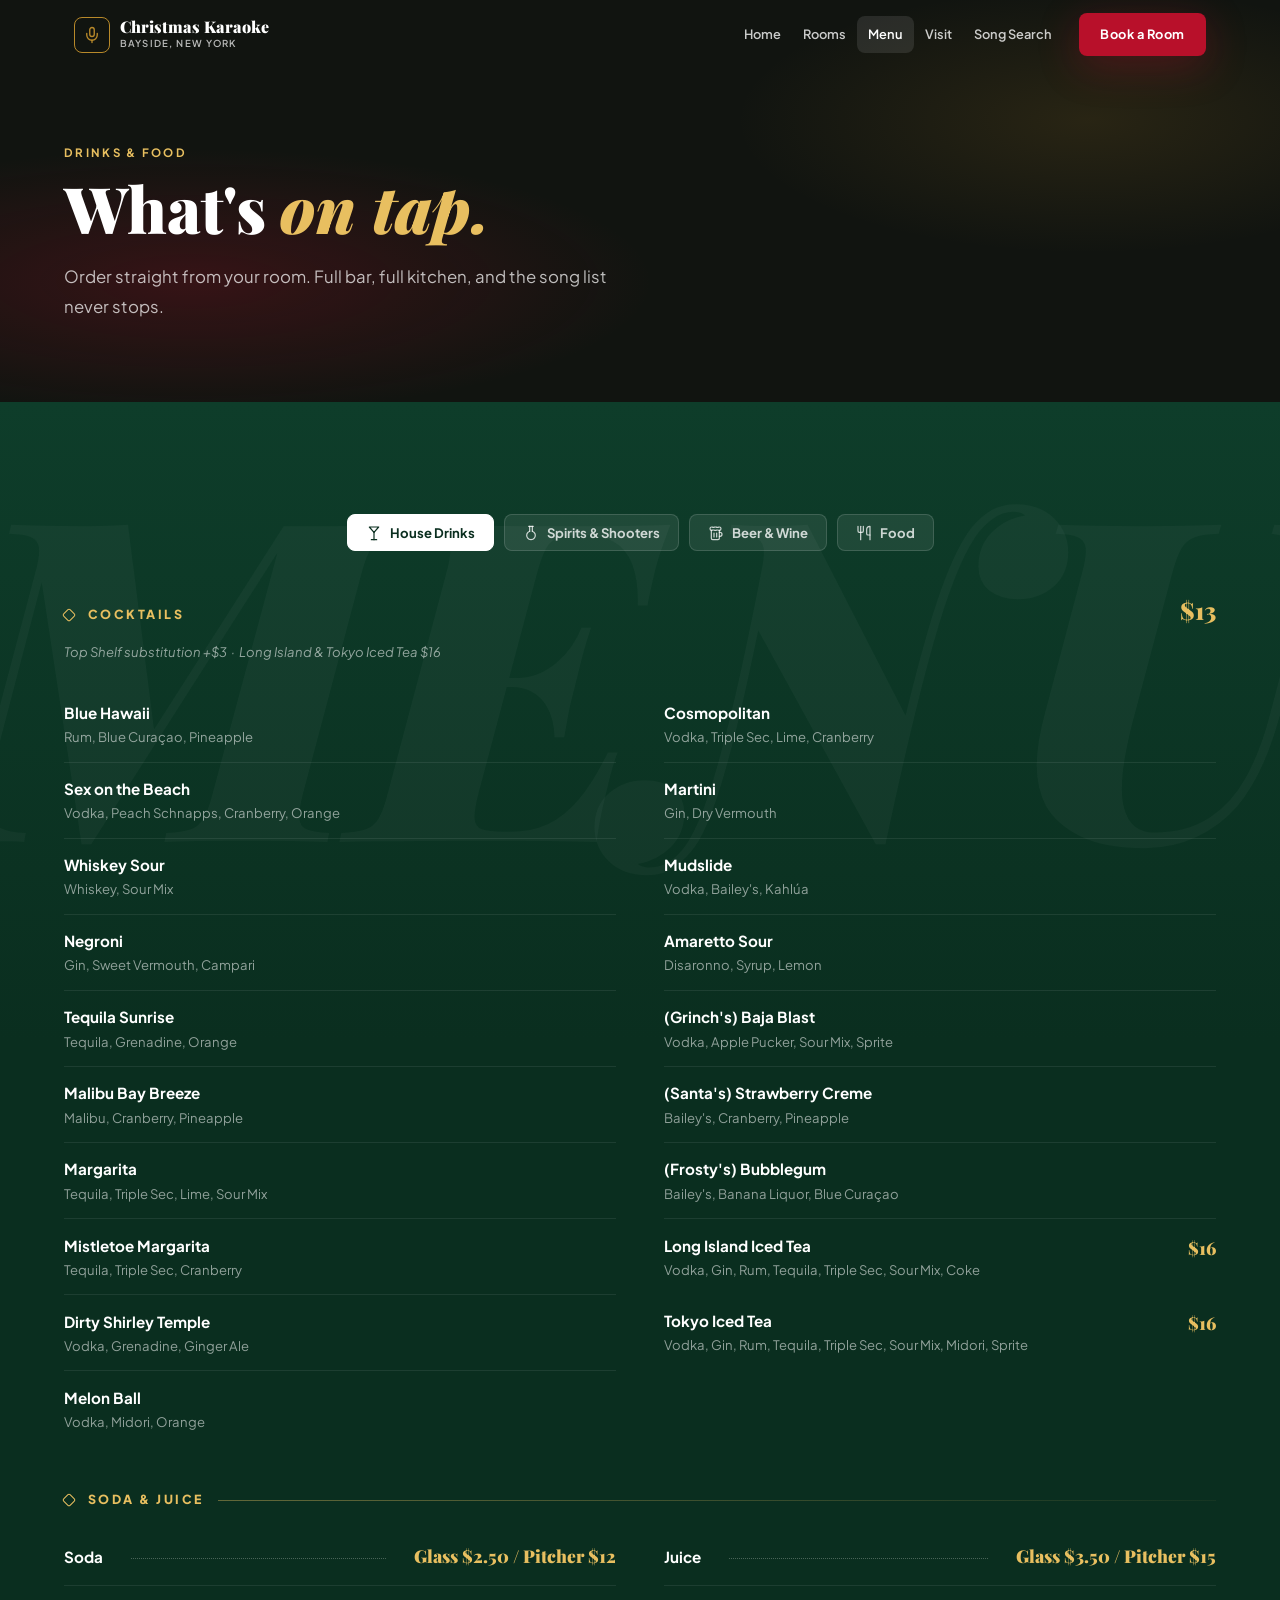
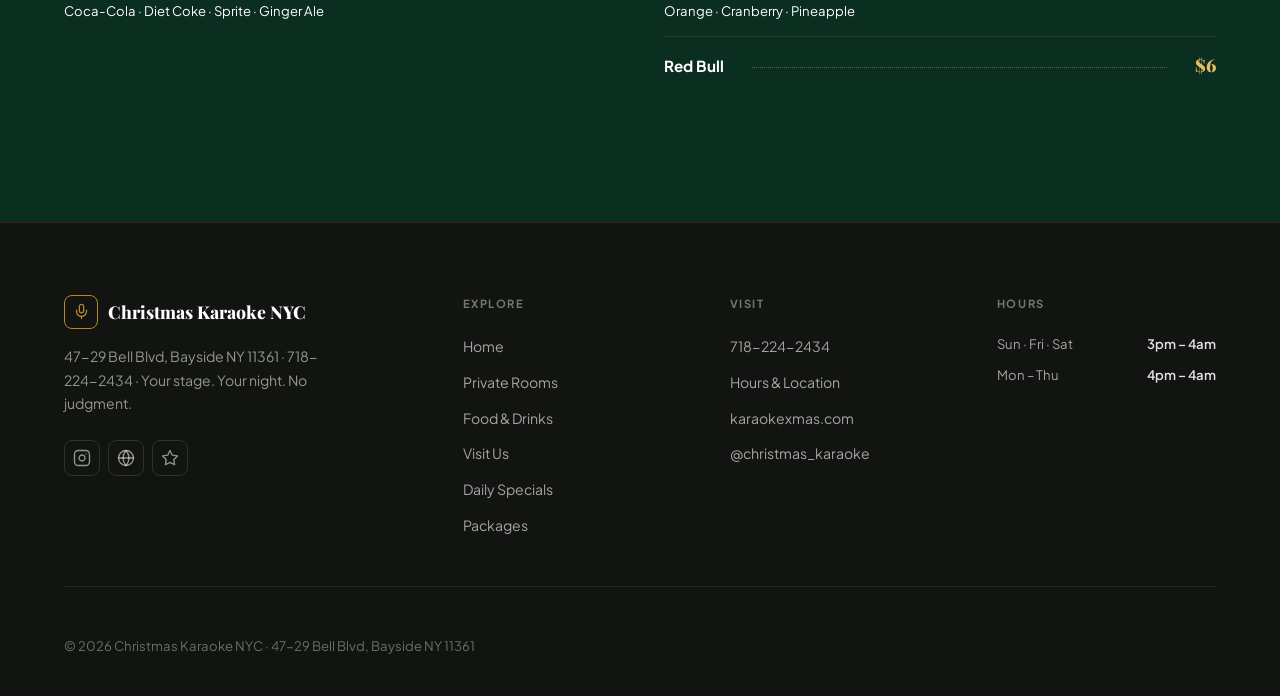
==== commit 1bbf039e: "7" ====
--- a/menu.html
+++ b/menu.html
@@ -26,6 +26,7 @@
       <li><a href="rooms.html">Rooms</a></li>
       <li><a href="menu.html" class="active">Menu</a></li>
       <li><a href="visit.html">Visit</a></li>
+      <li><a href="https://playboxkaraoke.com/search/" target="_blank" rel="noopener">Song Search</a></li>
     </ul>
     <div class="nav-book"><a href="index.html#booking" class="btn btn-red">Book a Room</a></div>
     <button class="nav-burger" onclick="toggleNav()" aria-label="Menu" aria-expanded="false"><span></span><span></span><span></span></button>
@@ -36,6 +37,7 @@
   <a href="rooms.html" onclick="closeNav()">Rooms</a>
   <a href="menu.html" onclick="closeNav()">Menu</a>
   <a href="visit.html" onclick="closeNav()">Visit</a>
+  <a href="https://playboxkaraoke.com/search/" target="_blank" rel="noopener" onclick="closeNav()">Song Search</a>
   <a href="index.html#booking" onclick="closeNav()" class="drawer-book">Book a Room →</a>
 </div>
 
@@ -270,7 +272,7 @@
       </div>
       <div class="footer-col"><h5>Explore</h5><ul><li><a href="index.html">Home</a></li><li><a href="rooms.html">Private Rooms</a></li><li><a href="menu.html">Food & Drinks</a></li><li><a href="visit.html">Visit Us</a></li><li><a href="index.html#specials">Daily Specials</a></li><li><a href="index.html#packages">Packages</a></li></ul></div>
       <div class="footer-col"><h5>Visit</h5><ul><li><a href="tel:+17182242434">718-224-2434</a></li><li><a href="visit.html">Hours & Location</a></li><li><a href="https://www.karaokexmas.com">karaokexmas.com</a></li><li><a href="https://instagram.com/christmas_karaoke">@christmas_karaoke</a></li></ul></div>
-      <div class="footer-col"><h5>Hours</h5><ul class="footer-hours"><li><span>Mon – Thu</span><strong>6pm – 2am</strong></li><li><span>Fri</span><strong>5pm – 4am</strong></li><li><span>Sat</span><strong>5pm – 4am</strong></li><li><span>Sun</span><strong>5pm – 2am</strong></li></ul></div>
+      <div class="footer-col"><h5>Hours</h5><ul class="footer-hours"><li><span>Sun · Fri · Sat</span><strong>3pm – 4am</strong></li><li><span>Mon – Thu</span><strong>4pm – 4am</strong></li></ul></div>
     </div>
     <div class="footer-bottom">
       <p class="footer-copy">© <span id="footer-year">2026</span> Christmas Karaoke NYC · 47-29 Bell Blvd, Bayside NY 11361</p>
--- a/styles.css
+++ b/styles.css
@@ -1,6 +1,6 @@
 :root{
   --red:#B8102A;--red-dark:#8f0b21;--red-glow:rgba(184,16,42,0.28);
-  --green:#0f4a2c;--green-mid:#165e38;--green-bright:#1a7a47;--green-glow:rgba(15,74,44,0.25);
+  --green:#0a2e1f;--green-mid:#0e3d2a;--green-bright:#1a7a47;--green-glow:rgba(10,46,31,0.25);
   --gold:#B8892A;--gold-light:#D4A843;--gold-bright:#e8bf60;--gold-glow:rgba(184,137,42,0.35);
   --cream:#F3EBDC;--warm-white:#FDFAF0;
   --off-black:#0C0E0B;--charcoal:#171a16;--dark-panel:#111410;
@@ -53,12 +53,7 @@
 
 /* NAV */
 #nav{position:fixed;top:0;left:0;right:0;z-index:900;height:70px;display:flex;align-items:center;transition:background var(--t),box-shadow var(--t),border-color var(--t);border-bottom:1px solid transparent;}
-#nav.scrolled,body.no-hero #nav{background:rgba(243,235,220,0.96);backdrop-filter:blur(18px);border-bottom-color:var(--border-dark);}
-body.no-hero .nav-logo-top{color:var(--off-black);}
-body.no-hero .nav-logo-sub{color:var(--mid-gray);}
-body.no-hero .nav-links a{color:var(--mid-gray);}
-body.no-hero .nav-links a:hover,body.no-hero .nav-links a.active{color:var(--off-black);background:var(--light-gray);}
-body.no-hero .nav-burger span{background:var(--off-black);}
+#nav.scrolled{background:rgba(243,235,220,0.96);backdrop-filter:blur(18px);border-bottom-color:var(--border-dark);}
 .nav-inner{width:100%;max-width:1260px;margin:0 auto;padding:0 5%;display:flex;align-items:center;gap:1rem;}
 .nav-logo{display:flex;align-items:center;gap:10px;flex-shrink:0;}
 .nav-logo-icon{width:36px;height:36px;background:transparent;border:1.5px solid var(--gold);border-radius:var(--radius);display:flex;align-items:center;justify-content:center;color:var(--gold);transition:border-color var(--t),color var(--t);}
@@ -130,8 +125,9 @@
 .about-photo:hover img{transform:scale(1.04);}
 .about-photo-main{aspect-ratio:4/5;}
 .about-photo-accent{aspect-ratio:3/4;align-self:end;}
-.about-photo-placeholder{position:relative;z-index:1;color:rgba(255,255,255,0.22);}
-.about-photo-placeholder svg{width:32px;height:32px;}
+.about-photo-placeholder{position:relative;z-index:1;display:flex;flex-direction:column;align-items:center;gap:12px;color:rgba(255,255,255,0.3);}
+.about-photo-placeholder svg{width:34px;height:34px;}
+.about-photo-placeholder::after{content:'Photo coming soon';font-family:var(--font-body);font-size:0.56rem;font-weight:800;letter-spacing:0.16em;text-transform:uppercase;color:rgba(232,191,96,0.5);}
 .about-photo-num{position:absolute;top:14px;left:16px;font-size:0.62rem;font-weight:800;letter-spacing:0.14em;text-transform:uppercase;color:rgba(232,191,96,0.62);z-index:2;}
 .about-h2{font-family:var(--font-display);font-size:clamp(2.2rem,4.5vw,3.5rem);font-weight:800;line-height:1.1;color:var(--off-black);margin-bottom:1.5rem;}
 .about-h2 em{font-style:italic;color:var(--red);}
@@ -179,9 +175,14 @@
 
 /* PACKAGES */
 #packages{padding:8rem 5%;background:var(--cream);}
-.packages-header{max-width:1260px;margin:0 auto 2.5rem;text-align:center;}
+.packages-header{max-width:1260px;margin:0 auto 2rem;text-align:center;}
 .packages-header .section-eyebrow{justify-content:center;}
 .packages-header .section-eyebrow::before{content:'';flex:1;max-width:36px;height:1px;background:var(--gold);}
+.packages-tldr{max-width:760px;margin:0 auto 4rem;padding:2.25rem 2rem 0;text-align:center;position:relative;}
+.packages-tldr::before{content:'';position:absolute;top:0;left:50%;transform:translateX(-50%);width:64px;height:2px;background:var(--gold);}
+.packages-tldr p{font-family:var(--font-display);font-size:clamp(1.25rem,2vw,1.55rem);font-weight:700;font-style:italic;color:var(--off-black);line-height:1.45;margin:0;}
+.packages-tldr em{color:var(--red);font-style:italic;font-weight:900;}
+.packages-tldr .packages-tldr-sub{font-family:var(--font-body);font-size:0.82rem;font-weight:600;font-style:normal;color:var(--mid-gray);letter-spacing:0.03em;margin-top:0.85rem;display:block;}
 .packages-h2{font-family:var(--font-display);font-size:clamp(2rem,4vw,3rem);font-weight:800;color:var(--off-black);margin:0.5rem 0 0.75rem;}
 .packages-h2 em{font-style:italic;color:var(--red);}
 .packages-sub{font-size:0.9rem;color:var(--mid-gray);max-width:440px;margin:0 auto;line-height:1.7;}
@@ -213,10 +214,19 @@
 .pkg-feat li{font-size:var(--text-sm);color:var(--charcoal);display:flex;align-items:flex-start;gap:7px;}
 .pkg-feat li::before{content:'✓';color:var(--green-bright);font-weight:700;flex-shrink:0;}
 .packages-grid.tier-grid{grid-template-columns:repeat(4,1fr);margin-bottom:2rem;}
-.special-offers-head{max-width:1260px;margin:3rem auto 1.25rem;display:flex;align-items:center;gap:1rem;}
+.special-offers-head{max-width:900px;margin:5.5rem auto 1.75rem;display:flex;align-items:center;gap:1rem;}
 .special-offers-head::before,.special-offers-head::after{content:'';flex:1;height:1px;background:var(--border-dark);}
-.special-offers-head span{font-size:0.7rem;font-weight:700;letter-spacing:0.18em;text-transform:uppercase;color:var(--mid-gray);}
-.special-offers-grid{max-width:1260px;margin:0 auto;display:grid;grid-template-columns:1fr 1fr;gap:16px;}
+.special-offers-head span{font-size:0.66rem;font-weight:700;letter-spacing:0.22em;text-transform:uppercase;color:var(--mid-gray);}
+.special-offers-grid{max-width:900px;margin:0 auto;display:grid;grid-template-columns:1fr 1fr;gap:14px;}
+.special-offers-grid .pkg-card{padding:1.35rem 1.5rem;background:var(--warm-white);}
+.special-offers-grid .pkg-icon{width:36px;height:36px;margin-bottom:0.8rem;}
+.special-offers-grid .pkg-icon svg{width:18px;height:18px;}
+.special-offers-grid .pkg-name{font-size:1.15rem;}
+.special-offers-grid .pkg-desc{font-size:var(--text-xs);margin-bottom:1rem;}
+.special-offers-grid .pkg-price{font-size:1.8rem;}
+.special-offers-grid .pkg-feat{margin-bottom:1.1rem;gap:0.35rem;}
+.special-offers-grid .pkg-feat li{font-size:var(--text-xs);}
+.special-offers-grid .btn{padding:10px 20px;font-size:0.78rem;}
 .pkg-card.couples{border-color:rgba(184,16,42,0.25);}
 .pkg-card.couples:hover{border-color:var(--red);}
 .pkg-card.couples .pkg-icon{background:rgba(184,16,42,0.08);border-color:rgba(184,16,42,0.25);color:var(--red);}
@@ -239,8 +249,10 @@
 .room-photo:hover{transform:translateY(-3px);box-shadow:var(--shadow-md);}
 .room-photo::before{content:'';position:absolute;inset:0;background-image:repeating-linear-gradient(45deg,rgba(255,255,255,0.02) 0,rgba(255,255,255,0.02) 1px,transparent 1px,transparent 24px);}
 .room-photo img{width:100%;height:100%;object-fit:cover;display:block;}
-.room-photo-placeholder{position:relative;z-index:1;color:rgba(255,255,255,0.28);}
-.room-photo-placeholder svg{width:32px;height:32px;}
+.room-photo-placeholder{position:relative;z-index:1;display:flex;flex-direction:column;align-items:center;gap:12px;color:rgba(255,255,255,0.3);}
+.room-photo-placeholder svg{width:34px;height:34px;}
+.room-photo-placeholder::after{content:'Photo coming soon';font-family:var(--font-body);font-size:0.58rem;font-weight:800;letter-spacing:0.16em;text-transform:uppercase;color:rgba(232,191,96,0.5);}
+.room-photo::after{content:'';position:absolute;inset:0;background:radial-gradient(ellipse 60% 50% at 50% 60%,rgba(184,137,42,0.04) 0%,transparent 70%);pointer-events:none;}
 .room-photo-num{position:absolute;top:14px;left:16px;font-size:0.62rem;font-weight:800;letter-spacing:0.14em;text-transform:uppercase;color:rgba(232,191,96,0.62);z-index:2;font-family:var(--font-body);}
 .rooms-footer{max-width:1260px;margin:2.5rem auto 0;text-align:center;}
 
@@ -365,10 +377,11 @@
 .form-success-title{font-size:0.92rem;font-weight:800;color:var(--off-black);margin-bottom:2px;}
 .form-success-sub{font-size:var(--text-sm);color:var(--mid-gray);}
 .form-label{font-size:0.68rem;font-weight:700;letter-spacing:0.1em;text-transform:uppercase;color:var(--mid-gray);}
-.form-control{background:var(--cream);border:1.5px solid var(--border-dark);border-radius:var(--radius);color:var(--off-black);font-family:var(--font-body);font-size:0.92rem;padding:11px 13px;outline:none;transition:border-color var(--t),box-shadow var(--t);-webkit-appearance:none;appearance:none;width:100%;min-height:44px;}
-.form-control:focus{border-color:var(--red);box-shadow:0 0 0 3px rgba(184,16,42,0.1);}
-.form-control.highlighted{border-color:var(--gold);box-shadow:0 0 0 3px rgba(184,137,42,0.18);}
-.form-control::placeholder{color:#999;}
+.form-control{background:#fff;border:2px solid rgba(0,0,0,0.2);border-radius:var(--radius);color:var(--off-black);font-family:var(--font-body);font-size:0.94rem;font-weight:500;padding:11px 14px;outline:none;transition:border-color var(--t),box-shadow var(--t),background var(--t);-webkit-appearance:none;appearance:none;width:100%;min-height:46px;}
+.form-control:hover{border-color:rgba(0,0,0,0.32);}
+.form-control:focus{border-color:var(--red);background:#fff;box-shadow:0 0 0 3px rgba(184,16,42,0.12);}
+.form-control.highlighted{border-color:var(--gold);box-shadow:0 0 0 3px rgba(184,137,42,0.2);}
+.form-control::placeholder{color:#888;font-weight:400;}
 select.form-control{cursor:pointer;background-image:url("data:image/svg+xml,%3Csvg xmlns='http://www.w3.org/2000/svg' width='12' height='12' viewBox='0 0 24 24' fill='none' stroke='%235a5e58' stroke-width='2.5' stroke-linecap='round' stroke-linejoin='round'%3E%3Cpolyline points='6 9 12 15 18 9'/%3E%3C/svg%3E");background-repeat:no-repeat;background-position:right 14px center;padding-right:36px;}
 input[type="date"].form-control{font-family:var(--font-body);}
 input[type="date"].form-control::-webkit-calendar-picker-indicator{cursor:pointer;opacity:0.55;}
@@ -414,6 +427,8 @@
 .menu-2col{display:grid;grid-template-columns:1fr 1fr;gap:0 3rem;}
 .menu-3col{display:grid;grid-template-columns:1fr 1fr 1fr;gap:0 3rem;}
 .menu-subsection{margin-top:2.5rem;}
+/* Beer grid — used in menu.html beer & wine panel */
+.beer-grid{display:grid;grid-template-columns:repeat(3,1fr);gap:0 3rem;}
 /* Row with a price tagged on the right side of an ingredient-heavy item */
 .menu-row-priced{border-bottom:none;}
 .menu-row-priced-inner{display:flex;justify-content:space-between;align-items:flex-start;width:100%;}
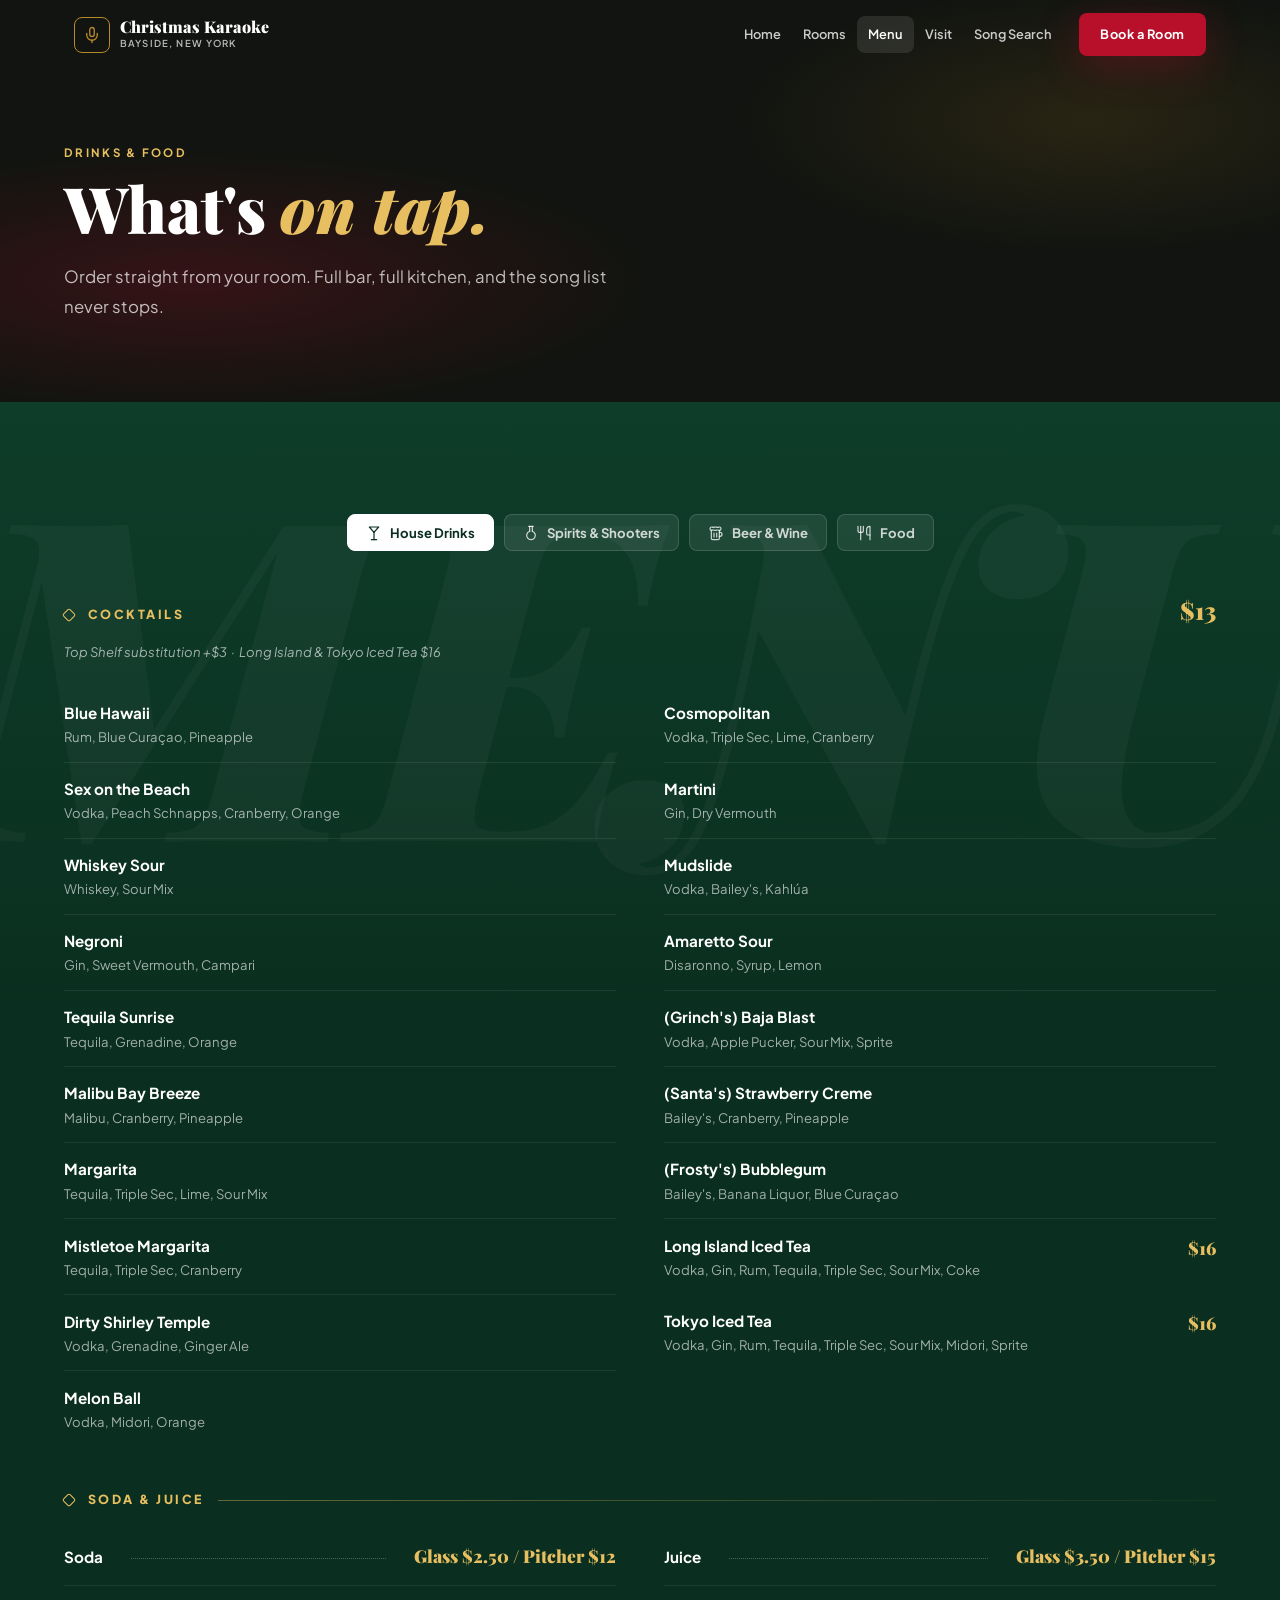
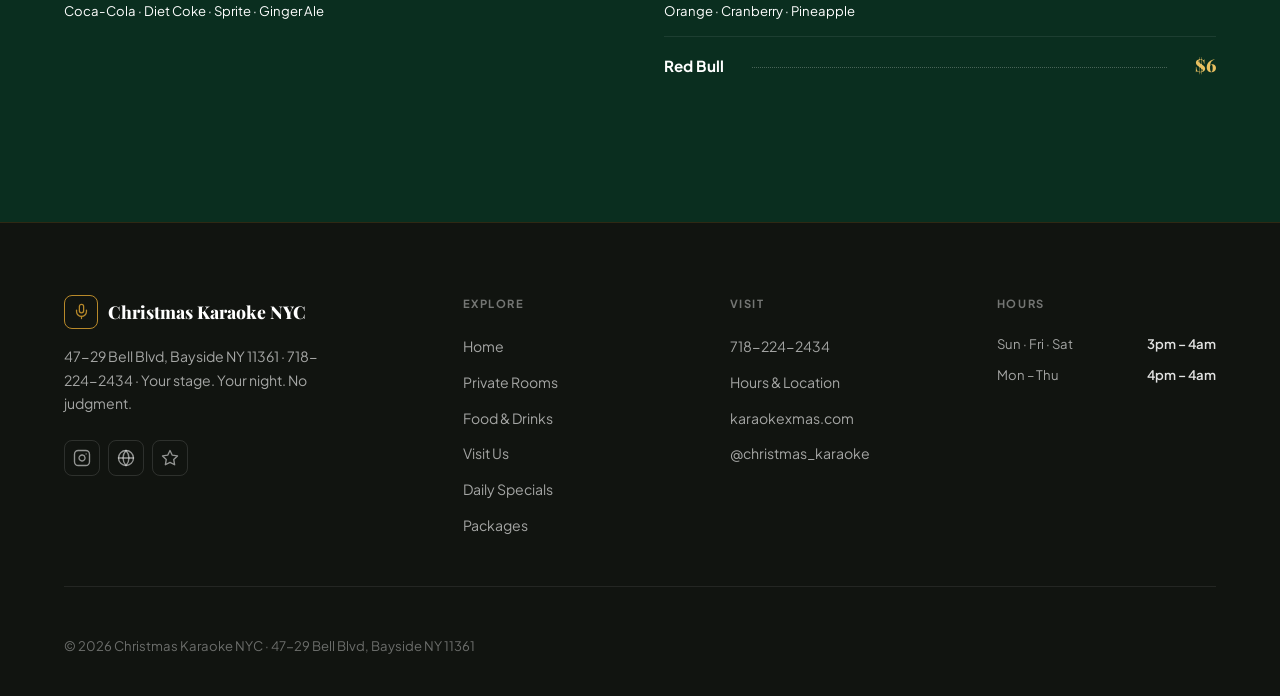
==== commit c547ea2d: "manager fixes" ====
--- a/menu.html
+++ b/menu.html
@@ -216,15 +216,15 @@
         <span class="menu-cat">Appetizers</span>
         <ul class="menu-list">
           <li class="menu-row"><div class="menu-row-name">Sweet Chili Potstickers</div><div class="menu-row-dots"></div><div class="menu-row-price">$9.95</div></li>
-          <li class="menu-row"><div class="menu-row-name">Snowing French Fries</div><div class="menu-row-dots"></div><div class="menu-row-price">$8.95</div></li>
-          <li class="menu-row"><div class="menu-row-name">Seasoned French Fries</div><div class="menu-row-dots"></div><div class="menu-row-price">$8.95</div></li>
-          <li class="menu-row"><div class="menu-row-name">Classic French Fries</div><div class="menu-row-dots"></div><div class="menu-row-price">$7.95</div></li>
-          <li class="menu-row"><div class="menu-row-name">Sweet Potato French Fries</div><div class="menu-row-dots"></div><div class="menu-row-price">$7.95</div></li>
-          <li class="menu-row"><div class="menu-row-name">Edamame</div><div class="menu-row-dots"></div><div class="menu-row-price">$7.95</div></li>
+          <li class="menu-row"><div class="menu-row-name">Snowing French Fries</div><div class="menu-row-dots"></div><div class="menu-row-price">$9.95</div></li>
+          <li class="menu-row"><div class="menu-row-name">Seasoned French Fries</div><div class="menu-row-dots"></div><div class="menu-row-price">$9.95</div></li>
+          <li class="menu-row"><div class="menu-row-name">Classic French Fries</div><div class="menu-row-dots"></div><div class="menu-row-price">$8.95</div></li>
+          <li class="menu-row"><div class="menu-row-name">Sweet Potato French Fries</div><div class="menu-row-dots"></div><div class="menu-row-price">$8.95</div></li>
+          <li class="menu-row"><div class="menu-row-name">Edamame</div><div class="menu-row-dots"></div><div class="menu-row-price">$8.95</div></li>
         </ul>
         <span class="menu-cat menu-cat-tight">마른안주 / Dried Seafood</span>
         <ul class="menu-list">
-          <li class="menu-row"><div><div class="menu-row-name">마른 오징어 & 땅콩</div><span class="menu-row-ing">Grilled Squid and Peanuts</span></div><div class="menu-row-dots"></div><div class="menu-row-price">$29.95</div></li>
+          <li class="menu-row"><div><div class="menu-row-name">마른 오징어 & 땅콩</div><span class="menu-row-ing">Grilled Squid and Peanuts</span></div><div class="menu-row-dots"></div><div class="menu-row-price">$28.95</div></li>
           <li class="menu-row"><div><div class="menu-row-name">쥐포구이</div><span class="menu-row-ing">Grilled Fish Jerky</span></div><div class="menu-row-dots"></div><div class="menu-row-price">$25.95</div></li>
         </ul>
       </div>
--- a/styles.css
+++ b/styles.css
@@ -18,8 +18,8 @@
   /* MUTED ON DARK — WCAG-safe */
   --on-dark-strong:rgba(255,255,255,0.88);
   --on-dark-muted:rgba(255,255,255,0.62);
-  --on-dark-faint:rgba(255,255,255,0.45);
-  --on-dark-label:rgba(255,255,255,0.55);
+  --on-dark-faint:rgba(255,255,255,0.58);
+  --on-dark-label:rgba(255,255,255,0.62);
 }
 *,*::before,*::after{margin:0;padding:0;box-sizing:border-box;}
 html{scroll-behavior:smooth;}
